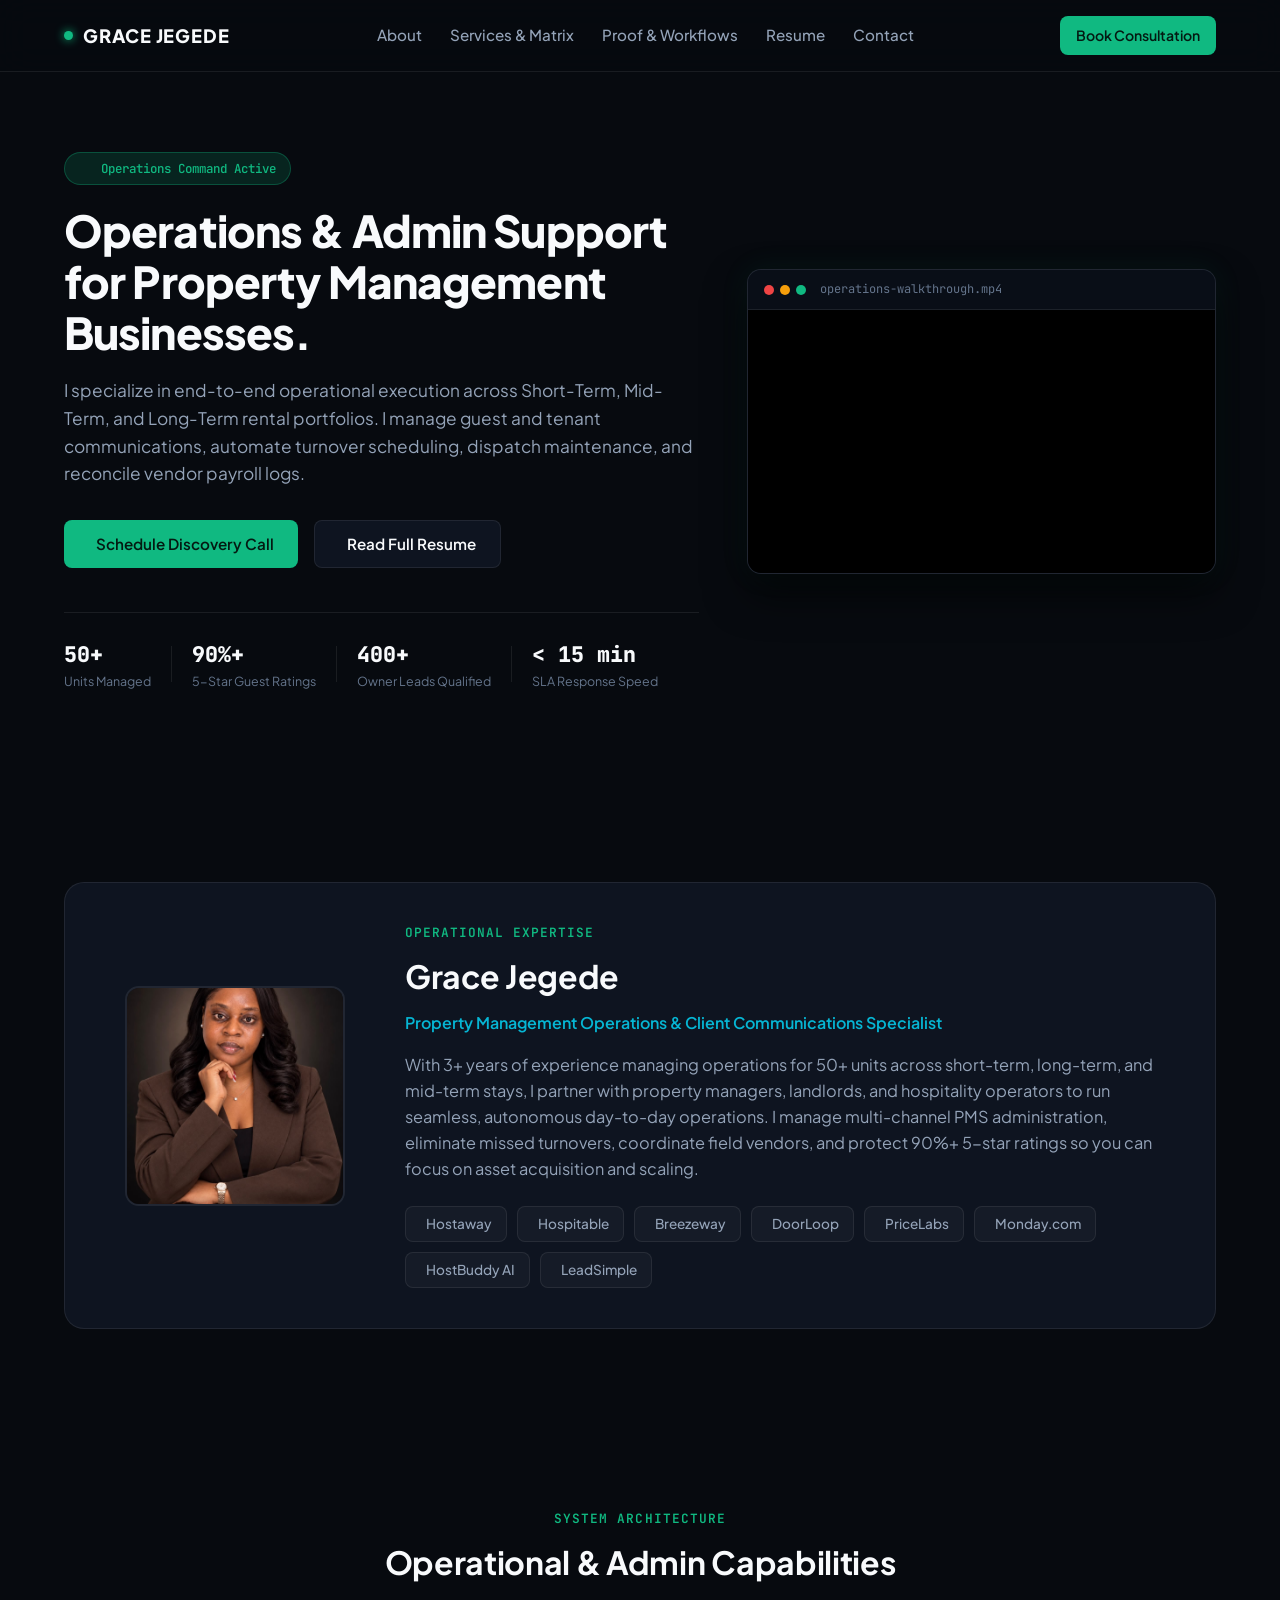
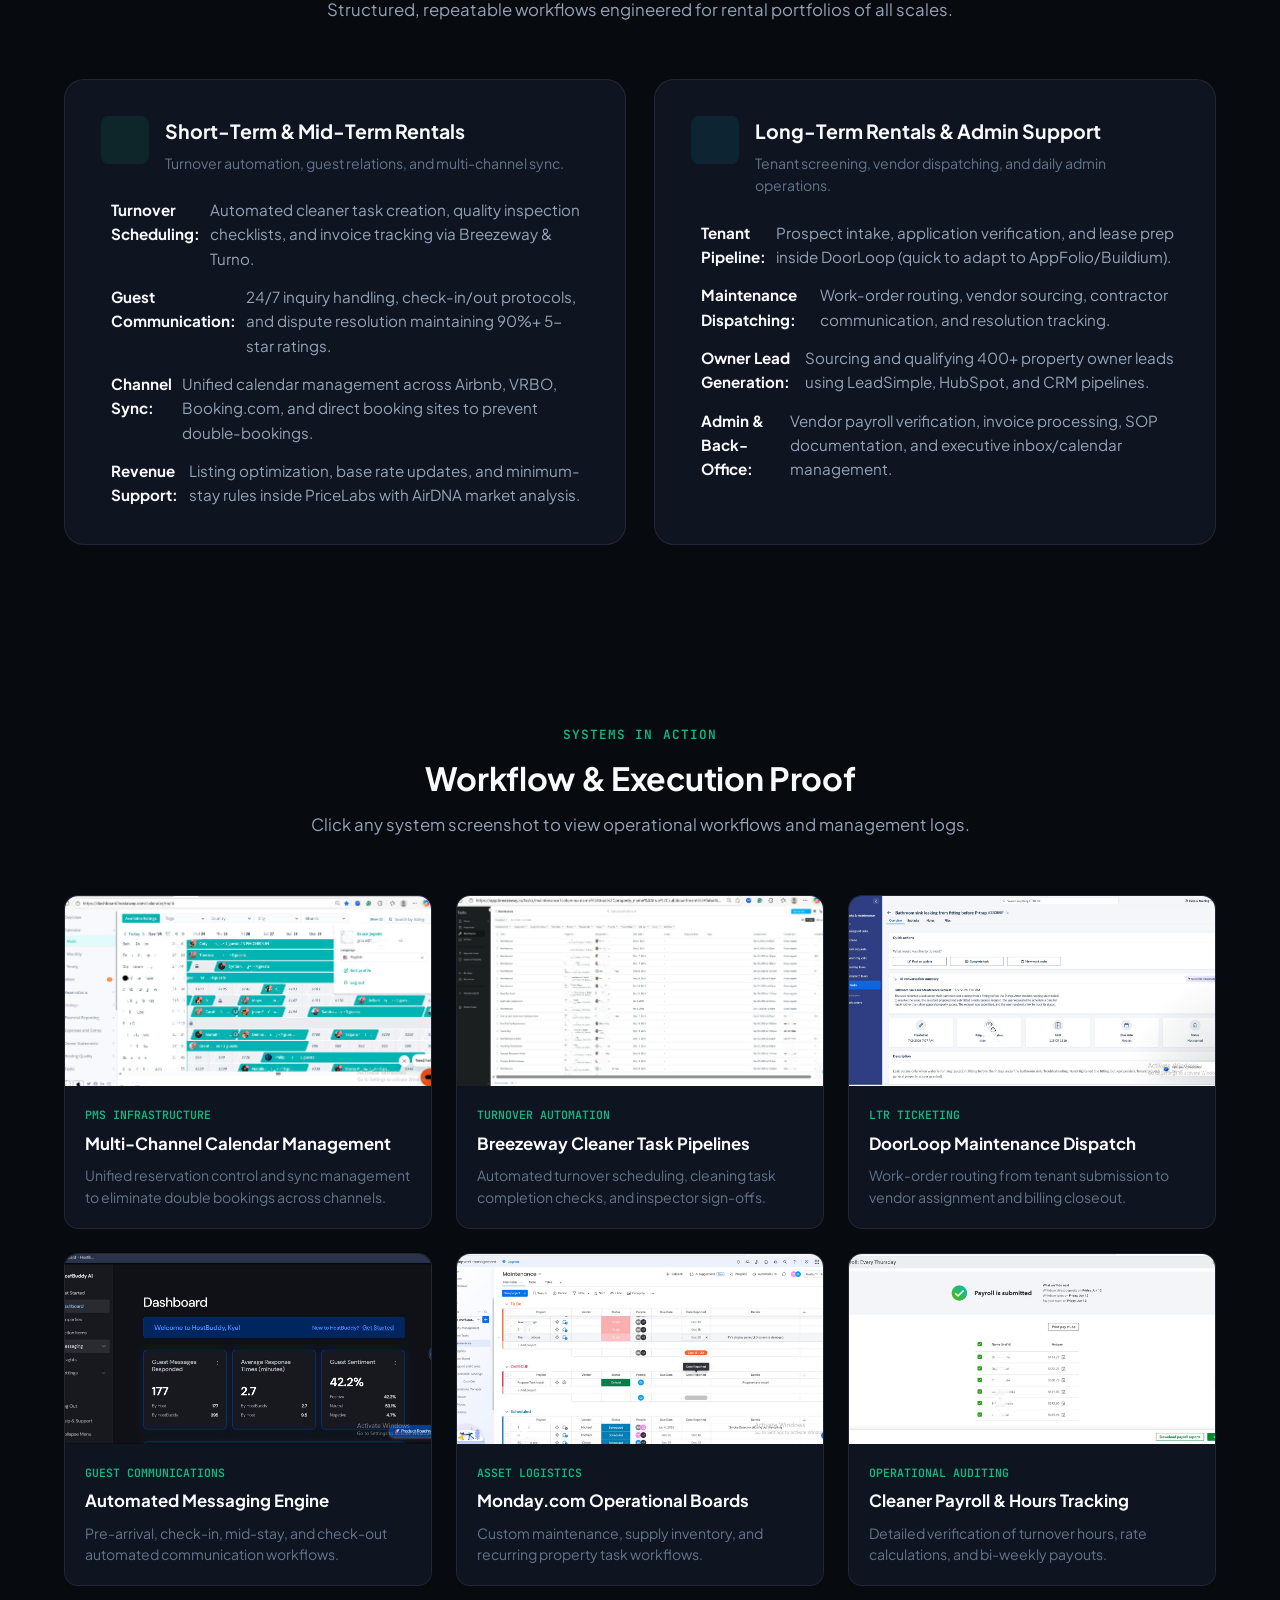
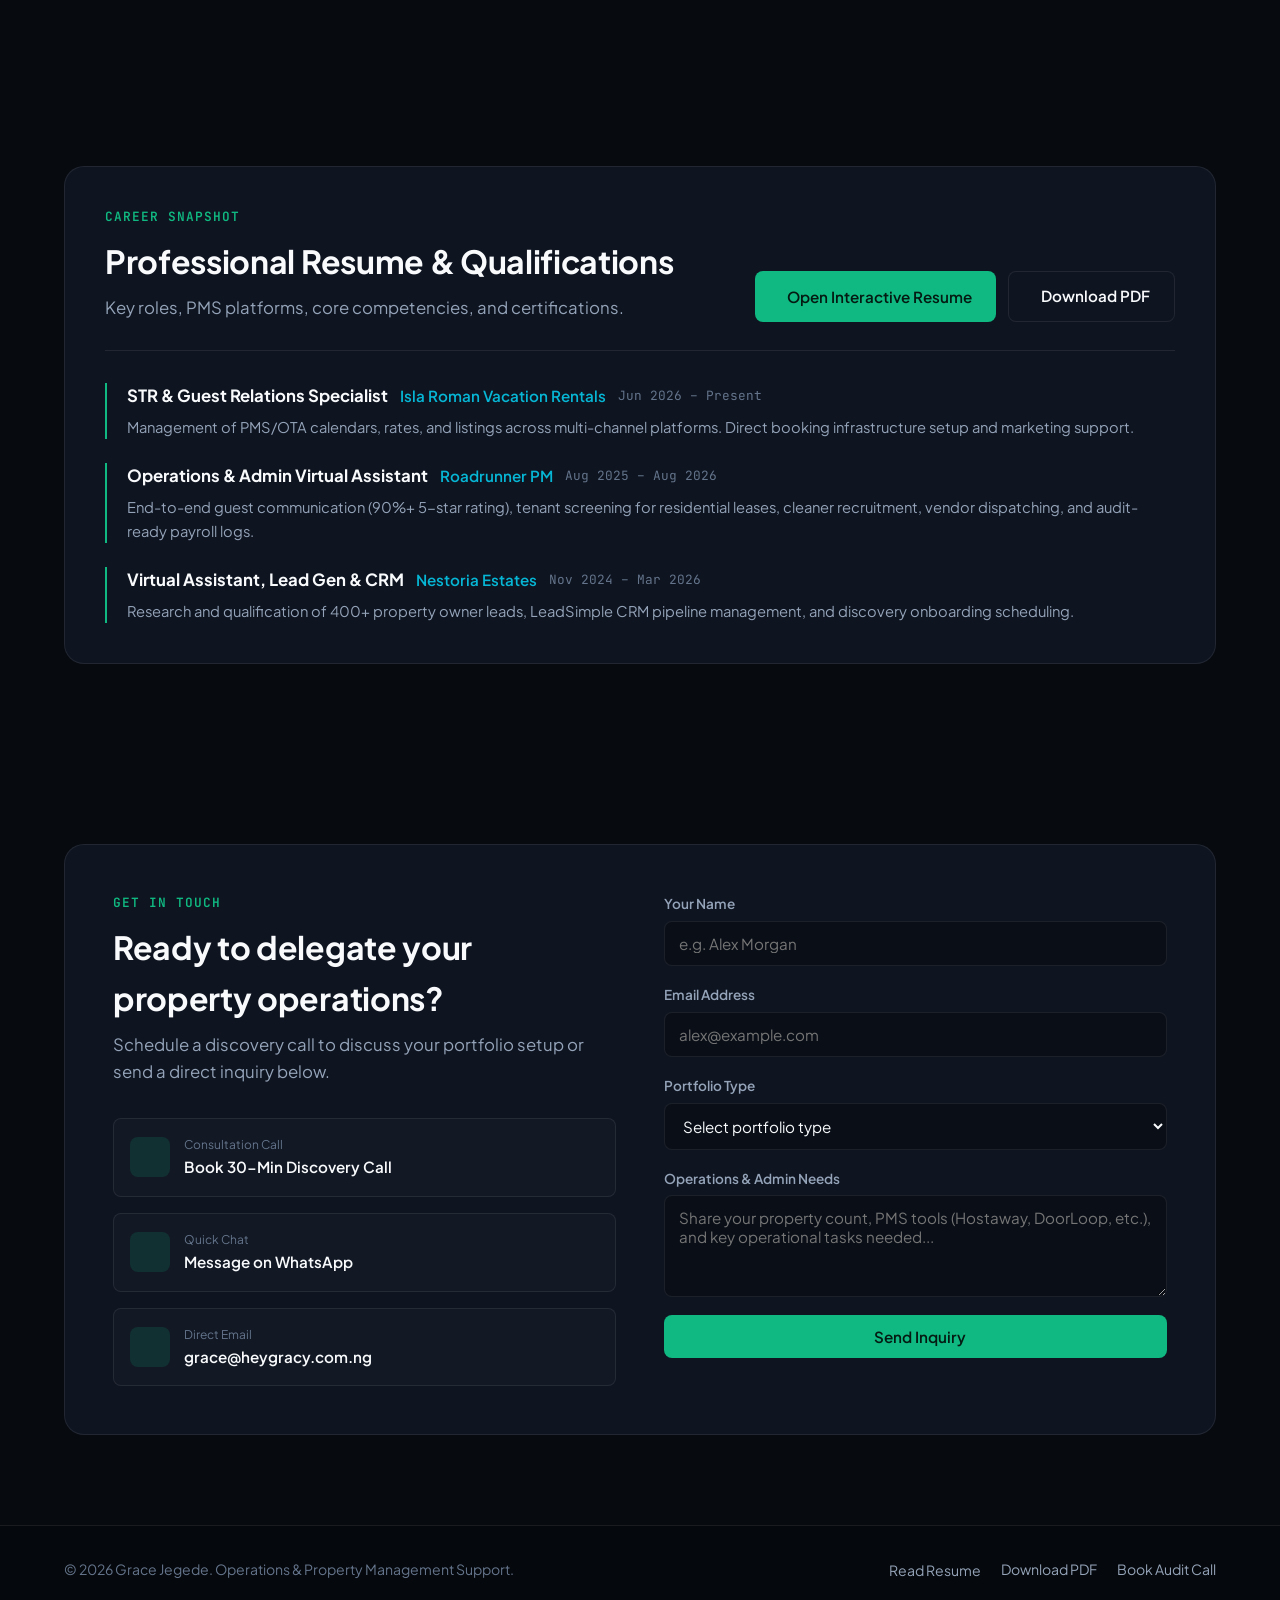
==== Heygracy-main/index.html @ 61ad2b87 "Add files via upload" ====
<!DOCTYPE html>
<html lang="en">
<head>
  <meta charset="UTF-8" />
  <meta name="viewport" content="width=device-width, initial-scale=1.0" />
  <title>Grace Jegede | Property Management Operations & Admin Support Specialist</title>
  <meta name="description" content="Operations & Administrative Support for Property Management Businesses across Short-Term, Long-Term, Mid-Term, Residential & Commercial Portfolios." />
  
  <!-- Fonts -->
  <link rel="preconnect" href="https://fonts.googleapis.com" />
  <link rel="preconnect" href="https://fonts.gstatic.com" crossorigin />
  <link href="https://fonts.googleapis.com/css2?family=Plus+Jakarta+Sans:wght@300;400;500;600;700;800&family=JetBrains+Mono:wght@400;500;600&display=swap" rel="stylesheet" />

  <!-- Lucide Icons -->
  <script src="https://unpkg.com/lucide@latest"></script>
  
  <link rel="stylesheet" href="style.css" />
</head>
<body>

  <!-- Navigation -->
  <header class="navbar">
    <div class="nav-container">
      <a href="#" class="brand-logo">
        <span class="status-indicator"></span>
        <span class="brand-text">GRACE JEGEDE</span>
      </a>
      <nav class="nav-links">
        <a href="#about">About</a>
        <a href="#systems">Services & Matrix</a>
        <a href="#proof">Proof & Workflows</a>
        <a href="#resume-section">Resume</a>
        <a href="#contact" class="btn-nav">Contact</a>
      </nav>
      <div class="nav-actions">
        <a href="https://calendly.com/grace-heygracy/30min" target="_blank" rel="noopener" class="btn btn-primary btn-sm nav-cta">Book Consultation</a>
      </div>
    </div>
  </header>

  <!-- Hero & Video Command Center -->
  <section class="hero-section">
    <div class="container hero-grid">
      <div class="hero-content">
        <div class="badge">
          <i data-lucide="activity" class="badge-icon"></i> Operations Command Active
        </div>
        <h1 class="hero-title">Operations & Admin Support for Property Management Businesses.</h1>
        <p class="hero-subtitle">
          I specialize in end-to-end operational execution across Short-Term, Mid-Term, and Long-Term rental portfolios. I manage guest and tenant communications, automate turnover scheduling, dispatch maintenance, and reconcile vendor payroll logs.
        </p>
        <div class="hero-actions">
          <a href="https://calendly.com/grace-heygracy/30min" target="_blank" rel="noopener" class="btn btn-primary">
            <i data-lucide="calendar"></i> Schedule Discovery Call
          </a>
          <button class="btn btn-secondary" onclick="openResumeModal()">
            <i data-lucide="file-text"></i> Read Full Resume
          </button>
        </div>
        <div class="quick-stats">
          <div class="stat-item">
            <span class="stat-num">50+</span>
            <span class="stat-label">Units Managed</span>
          </div>
          <div class="stat-divider"></div>
          <div class="stat-item">
            <span class="stat-num">90%+</span>
            <span class="stat-label">5-Star Guest Ratings</span>
          </div>
          <div class="stat-divider"></div>
          <div class="stat-item">
            <span class="stat-num">400+</span>
            <span class="stat-label">Owner Leads Qualified</span>
          </div>
          <div class="stat-divider"></div>
          <div class="stat-item">
            <span class="stat-num">&lt; 15 min</span>
            <span class="stat-label">SLA Response Speed</span>
          </div>
        </div>
      </div>

      <!-- Loom Video Embed Container -->
      <div class="hero-video-wrapper">
        <div class="video-card">
          <div class="card-header">
            <div class="terminal-dots">
              <span class="dot red"></span>
              <span class="dot yellow"></span>
              <span class="dot green"></span>
            </div>
            <span class="terminal-title">operations-walkthrough.mp4</span>
          </div>
          <div class="video-responsive">
            <iframe 
              src="https://www.loom.com/embed/0c21b4b97c9445e3ad2022aec2a4b8c8?hide_owner=true&hide_share=true&hide_title=true&hideEmbedTopBar=true" 
              frameborder="0" 
              webkitallowfullscreen 
              mozallowfullscreen 
              allowfullscreen>
            </iframe>
          </div>
        </div>
      </div>
    </div>
  </section>

  <!-- About / Bio Section -->
  <section id="about" class="section">
    <div class="container">
      <div class="about-card">
        <div class="about-grid">
          <div class="about-avatar-wrap">
            <img src="portrait.jpg" alt="Grace Jegede" class="about-avatar" />
          </div>
          <div class="about-info">
            <span class="sub-badge">OPERATIONAL EXPERTISE</span>
            <h2 class="section-heading">Grace Jegede</h2>
            <p class="about-tagline">Property Management Operations & Client Communications Specialist</p>
            <p class="about-text">
              With 3+ years of experience managing operations for 50+ units across short-term, long-term, and mid-term stays, I partner with property managers, landlords, and hospitality operators to run seamless, autonomous day-to-day operations. I manage multi-channel PMS administration, eliminate missed turnovers, coordinate field vendors, and protect 90%+ 5-star ratings so you can focus on asset acquisition and scaling.
            </p>
            <div class="stack-tags">
              <span class="tag"><i data-lucide="cpu"></i> Hostaway</span>
              <span class="tag"><i data-lucide="layers"></i> Hospitable</span>
              <span class="tag"><i data-lucide="check-circle-2"></i> Breezeway</span>
              <span class="tag"><i data-lucide="home"></i> DoorLoop</span>
              <span class="tag"><i data-lucide="trending-up"></i> PriceLabs</span>
              <span class="tag"><i data-lucide="trello"></i> Monday.com</span>
              <span class="tag"><i data-lucide="bot"></i> HostBuddy AI</span>
              <span class="tag"><i data-lucide="target"></i> LeadSimple</span>
            </div>
          </div>
        </div>
      </div>
    </div>
  </section>

  <!-- Operations Matrix (STR, LTR, Admin) -->
  <section id="systems" class="section">
    <div class="container">
      <div class="section-title-wrap">
        <span class="sub-badge">SYSTEM ARCHITECTURE</span>
        <h2 class="section-heading">Operational & Admin Capabilities</h2>
        <p class="section-desc">Structured, repeatable workflows engineered for rental portfolios of all scales.</p>
      </div>

      <div class="matrix-grid">
        <!-- STR Operations -->
        <div class="matrix-card">
          <div class="matrix-header">
            <div class="matrix-icon str">
              <i data-lucide="hotel"></i>
            </div>
            <div>
              <h3>Short-Term & Mid-Term Rentals</h3>
              <p>Turnover automation, guest relations, and multi-channel sync.</p>
            </div>
          </div>
          <ul class="matrix-list">
            <li><i data-lucide="check"></i> <strong>Turnover Scheduling:</strong> Automated cleaner task creation, quality inspection checklists, and invoice tracking via Breezeway & Turno.</li>
            <li><i data-lucide="check"></i> <strong>Guest Communication:</strong> 24/7 inquiry handling, check-in/out protocols, and dispute resolution maintaining 90%+ 5-star ratings.</li>
            <li><i data-lucide="check"></i> <strong>Channel Sync:</strong> Unified calendar management across Airbnb, VRBO, Booking.com, and direct booking sites to prevent double-bookings.</li>
            <li><i data-lucide="check"></i> <strong>Revenue Support:</strong> Listing optimization, base rate updates, and minimum-stay rules inside PriceLabs with AirDNA market analysis.</li>
          </ul>
        </div>

        <!-- LTR & Residential Operations -->
        <div class="matrix-card">
          <div class="matrix-header">
            <div class="matrix-icon ltr">
              <i data-lucide="building"></i>
            </div>
            <div>
              <h3>Long-Term Rentals & Admin Support</h3>
              <p>Tenant screening, vendor dispatching, and daily admin operations.</p>
            </div>
          </div>
          <ul class="matrix-list">
            <li><i data-lucide="check"></i> <strong>Tenant Pipeline:</strong> Prospect intake, application verification, and lease prep inside DoorLoop (quick to adapt to AppFolio/Buildium).</li>
            <li><i data-lucide="check"></i> <strong>Maintenance Dispatching:</strong> Work-order routing, vendor sourcing, contractor communication, and resolution tracking.</li>
            <li><i data-lucide="check"></i> <strong>Owner Lead Generation:</strong> Sourcing and qualifying 400+ property owner leads using LeadSimple, HubSpot, and CRM pipelines.</li>
            <li><i data-lucide="check"></i> <strong>Admin & Back-Office:</strong> Vendor payroll verification, invoice processing, SOP documentation, and executive inbox/calendar management.</li>
          </ul>
        </div>
      </div>
    </div>
  </section>

  <!-- Systems Proof Bento Grid -->
  <section id="proof" class="section">
    <div class="container">
      <div class="section-title-wrap">
        <span class="sub-badge">SYSTEMS IN ACTION</span>
        <h2 class="section-heading">Workflow & Execution Proof</h2>
        <p class="section-desc">Click any system screenshot to view operational workflows and management logs.</p>
      </div>

      <div class="bento-grid">
        <!-- Item 1: PMS Calendar -->
        <div class="bento-item" onclick="openLightbox('portfolio-images/hostaway-calendar.jpg', 'Multi-Channel Calendar Sync & Booking Management (Hostaway)')">
          <div class="bento-img-wrap">
            <img src="portfolio-images/hostaway-calendar.jpg" alt="Hostaway Calendar Sync" loading="lazy" />
          </div>
          <div class="bento-body">
            <span class="category">PMS INFRASTRUCTURE</span>
            <h4>Multi-Channel Calendar Management</h4>
            <p>Unified reservation control and sync management to eliminate double bookings across channels.</p>
          </div>
        </div>

        <!-- Item 2: Breezeway Turnovers -->
        <div class="bento-item" onclick="openLightbox('portfolio-images/breezeway-tasks.jpg', 'Cleaner Task Management & Inspection Logs (Breezeway)')">
          <div class="bento-img-wrap">
            <img src="portfolio-images/breezeway-tasks.jpg" alt="Breezeway Turnover Tasks" loading="lazy" />
          </div>
          <div class="bento-body">
            <span class="category">TURNOVER AUTOMATION</span>
            <h4>Breezeway Cleaner Task Pipelines</h4>
            <p>Automated turnover scheduling, cleaning task completion checks, and inspector sign-offs.</p>
          </div>
        </div>

        <!-- Item 3: DoorLoop Maintenance -->
        <div class="bento-item" onclick="openLightbox('portfolio-images/doorloop-maintenance.jpg', 'Tenant Work Order Management (DoorLoop)')">
          <div class="bento-img-wrap">
            <img src="portfolio-images/doorloop-maintenance.jpg" alt="DoorLoop Maintenance" loading="lazy" />
          </div>
          <div class="bento-body">
            <span class="category">LTR TICKETING</span>
            <h4>DoorLoop Maintenance Dispatch</h4>
            <p>Work-order routing from tenant submission to vendor assignment and billing closeout.</p>
          </div>
        </div>

        <!-- Item 4: AI & Auto Messaging -->
        <div class="bento-item" onclick="openLightbox('portfolio-images/hostbuddy-dashboard.jpg', 'HostBuddy Automated Messaging Rules')">
          <div class="bento-img-wrap">
            <img src="portfolio-images/hostbuddy-dashboard.jpg" alt="HostBuddy Automated Messaging" loading="lazy" />
          </div>
          <div class="bento-body">
            <span class="category">GUEST COMMUNICATIONS</span>
            <h4>Automated Messaging Engine</h4>
            <p>Pre-arrival, check-in, mid-stay, and check-out automated communication workflows.</p>
          </div>
        </div>

        <!-- Item 5: Monday.com Operations -->
        <div class="bento-item" onclick="openLightbox('portfolio-images/monday-maintenance-1.jpg', 'Maintenance Tracker (Monday.com)')">
          <div class="bento-img-wrap">
            <img src="portfolio-images/monday-maintenance-1.jpg" alt="Monday.com Tracking" loading="lazy" />
          </div>
          <div class="bento-body">
            <span class="category">ASSET LOGISTICS</span>
            <h4>Monday.com Operational Boards</h4>
            <p>Custom maintenance, supply inventory, and recurring property task workflows.</p>
          </div>
        </div>

        <!-- Item 6: Cleaner & Payroll Logs -->
        <div class="bento-item" onclick="openLightbox('portfolio-images/payroll-run.jpg', 'Payroll Verification & Hours Logs')">
          <div class="bento-img-wrap">
            <img src="portfolio-images/payroll-run.jpg" alt="Payroll Logs" loading="lazy" />
          </div>
          <div class="bento-body">
            <span class="category">OPERATIONAL AUDITING</span>
            <h4>Cleaner Payroll & Hours Tracking</h4>
            <p>Detailed verification of turnover hours, rate calculations, and bi-weekly payouts.</p>
          </div>
        </div>
      </div>
    </div>
  </section>

  <!-- Interactive Resume Section -->
  <section id="resume-section" class="section resume-section">
    <div class="container">
      <div class="resume-card">
        <div class="resume-header-row">
          <div>
            <span class="sub-badge">CAREER SNAPSHOT</span>
            <h2 class="section-heading">Professional Resume & Qualifications</h2>
            <p class="section-desc">Key roles, PMS platforms, core competencies, and certifications.</p>
          </div>
          <div class="resume-cta-wrap">
            <button class="btn btn-primary" onclick="openResumeModal()">
              <i data-lucide="maximize-2"></i> Open Interactive Resume
            </button>
            <a href="resume.pdf" target="_blank" rel="noopener" class="btn btn-secondary">
              <i data-lucide="download"></i> Download PDF
            </a>
          </div>
        </div>

        <!-- Resume Mini Experience Highlights -->
        <div class="resume-timeline-preview">
          <div class="timeline-item">
            <div class="timeline-meta">
              <span class="time-role">STR & Guest Relations Specialist</span>
              <span class="time-company">Isla Roman Vacation Rentals</span>
              <span class="time-date">Jun 2026 – Present</span>
            </div>
            <p class="time-desc">Management of PMS/OTA calendars, rates, and listings across multi-channel platforms. Direct booking infrastructure setup and marketing support.</p>
          </div>

          <div class="timeline-item">
            <div class="timeline-meta">
              <span class="time-role">Operations & Admin Virtual Assistant</span>
              <span class="time-company">Roadrunner PM</span>
              <span class="time-date">Aug 2025 – Aug 2026</span>
            </div>
            <p class="time-desc">End-to-end guest communication (90%+ 5-star rating), tenant screening for residential leases, cleaner recruitment, vendor dispatching, and audit-ready payroll logs.</p>
          </div>

          <div class="timeline-item">
            <div class="timeline-meta">
              <span class="time-role">Virtual Assistant, Lead Gen & CRM</span>
              <span class="time-company">Nestoria Estates</span>
              <span class="time-date">Nov 2024 – Mar 2026</span>
            </div>
            <p class="time-desc">Research and qualification of 400+ property owner leads, LeadSimple CRM pipeline management, and discovery onboarding scheduling.</p>
          </div>
        </div>
      </div>
    </div>
  </section>

  <!-- Contact & Booking Section (Netlify Ready) -->
  <section id="contact" class="section contact-section">
    <div class="container">
      <div class="contact-card">
        <div class="contact-grid">
          <div class="contact-info">
            <span class="sub-badge">GET IN TOUCH</span>
            <h2 class="section-heading">Ready to delegate your property operations?</h2>
            <p class="contact-desc">
              Schedule a discovery call to discuss your portfolio setup or send a direct inquiry below.
            </p>
            <div class="direct-contact-items">
              <a href="https://calendly.com/grace-heygracy/30min" target="_blank" rel="noopener" class="contact-link">
                <div class="icon-box"><i data-lucide="calendar"></i></div>
                <div>
                  <span class="label">Consultation Call</span>
                  <span class="val">Book 30-Min Discovery Call</span>
                </div>
              </a>
              <a href="https://wa.me/2348163971658" target="_blank" rel="noopener" class="contact-link">
                <div class="icon-box"><i data-lucide="message-square"></i></div>
                <div>
                  <span class="label">Quick Chat</span>
                  <span class="val">Message on WhatsApp</span>
                </div>
              </a>
              <a href="mailto:grace@heygracy.com.ng" class="contact-link">
                <div class="icon-box"><i data-lucide="mail"></i></div>
                <div>
                  <span class="label">Direct Email</span>
                  <span class="val">grace@heygracy.com.ng</span>
                </div>
              </a>
            </div>
          </div>

          <div class="form-wrapper">
            <!-- Netlify Form Handler -->
            <form name="operations-inquiry" method="POST" data-netlify="true" class="contact-form">
              <input type="hidden" name="form-name" value="operations-inquiry" />
              
              <div class="form-group">
                <label for="name">Your Name</label>
                <input type="text" id="name" name="name" placeholder="e.g. Alex Morgan" required />
              </div>

              <div class="form-group">
                <label for="email">Email Address</label>
                <input type="email" id="email" name="email" placeholder="alex@example.com" required />
              </div>

              <div class="form-group">
                <label for="portfolio_type">Portfolio Type</label>
                <select id="portfolio_type" name="portfolio_type" required>
                  <option value="" disabled selected>Select portfolio type</option>
                  <option value="Short-Term Rentals">Short-Term Rentals (STR)</option>
                  <option value="Long-Term Rentals">Long-Term Rentals (LTR)</option>
                  <option value="Mid-Term / Corporate Rentals">Mid-Term / Corporate Rentals</option>
                  <option value="Hybrid Portfolio">Hybrid Portfolio (STR + LTR)</option>
                </select>
              </div>

              <div class="form-group">
                <label for="message">Operations & Admin Needs</label>
                <textarea id="message" name="message" rows="4" placeholder="Share your property count, PMS tools (Hostaway, DoorLoop, etc.), and key operational tasks needed..." required></textarea>
              </div>

              <button type="submit" class="btn btn-primary btn-full">
                <i data-lucide="send"></i> Send Inquiry
              </button>
            </form>
          </div>
        </div>
      </div>
    </div>
  </section>

  <!-- Full Resume Modal -->
  <div id="resume-modal" class="modal-overlay" onclick="closeResumeModal(event)">
    <div class="modal-window">
      <div class="modal-header">
        <div class="modal-header-left">
          <span class="modal-title">Grace E. Jegede — Resume</span>
          <span class="modal-sub">Property Management Operations & Client Communications Specialist</span>
        </div>
        <div class="modal-actions">
          <a href="resume.pdf" target="_blank" rel="noopener" class="btn btn-primary btn-sm">
            <i data-lucide="download"></i> Download PDF
          </a>
          <button class="modal-close" onclick="closeResumeModal(event)">&times;</button>
        </div>
      </div>
      <div class="modal-body resume-doc">
        <!-- Resume Summary -->
        <div class="resume-block">
          <h3>Professional Summary</h3>
          <p>
            Operations & Admin Virtual Assistant with 3+ years of experience supporting rental and property management portfolios of 50+ units across short-term, long-term, and mid-term stays for property managers, landlords, hosts, and hospitality businesses[cite: 2]. Expert in guest, tenant, and vendor communication; turnover and maintenance coordination; vendor and contractor management; and PMS administration across Hostaway, Hospitable, Breezeway, Hostfully, and DoorLoop, with the ability to quickly learn new residential platforms (AppFolio, Buildium, Yardi)[cite: 2]. Track record includes maintaining 90%+ five-star guest ratings and qualifying 400+ property owner leads into an active growth pipeline[cite: 2].
          </p>
        </div>

        <!-- Core Skills -->
        <div class="resume-block">
          <h3>Core Competencies & Tools</h3>
          <div class="resume-skills-grid">
            <div>
              <strong>Guest & Tenant Relations:</strong>
              <p>End-to-end communication, tenant screening, 90%+ 5-star rating management, reputation management, dispute resolution[cite: 2].</p>
            </div>
            <div>
              <strong>PMS & Listing Platforms:</strong>
              <p>Hostaway, Hospitable, Hostfully, Breezeway, DoorLoop, Hostbuddy AI, Turno, Airbnb, VRBO, Booking.com[cite: 2].</p>
            </div>
            <div>
              <strong>Operations & Turnovers:</strong>
              <p>Turnover scheduling, cleaner recruitment, maintenance dispatching, calendar synchronization, double-booking prevention[cite: 2].</p>
            </div>
            <div>
              <strong>Admin & Pipeline Support:</strong>
              <p>LeadSimple, HubSpot, Apollo, Google Workspace, Monday.com, Trello, Notion, vendor payroll verification, SOP authoring[cite: 2].</p>
            </div>
          </div>
        </div>

        <!-- Experience Detail -->
        <div class="resume-block">
          <h3>Professional Experience</h3>

          <div class="exp-item">
            <div class="exp-header">
              <span class="exp-title">STR / Guest Relations Virtual Assistant</span>
              <span class="exp-company">Isla Roman Vacation Rentals</span>
              <span class="exp-date">Jun 2026 – Present</span>
            </div>
            <ul>
              <li>Management of PMS and OTA administration across listing platforms, maintaining calendar, rate, and availability synchronization[cite: 2].</li>
              <li>Execution of property onboarding and listing optimization, refining descriptions, photography, and dynamic pricing[cite: 2].</li>
              <li>Maintenance and administration of direct-booking website and marketing channels[cite: 2].</li>
            </ul>
          </div>

          <div class="exp-item">
            <div class="exp-header">
              <span class="exp-title">Operations & Administrative Virtual Assistant</span>
              <span class="exp-company">Roadrunner PM</span>
              <span class="exp-date">Aug 2025 – Aug 2026</span>
            </div>
            <ul>
              <li>Managed end-to-end guest communication across multiple STR listings, protecting review ratings above 90%[cite: 2].</li>
              <li>Conducted tenant screening and prospect communication for long-term rental properties to support lease-up goals[cite: 2].</li>
              <li>Oversaw cleaning and maintenance scheduling across multi-property portfolio, eliminating turnover delays[cite: 2].</li>
              <li>Sourced, onboarded, and trained new cleaners; processed vendor invoices and supported payroll tracking[cite: 2].</li>
              <li>Authored and standardized team SOPs to streamline workflows and reduce operational errors[cite: 2].</li>
            </ul>
          </div>

          <div class="exp-item">
            <div class="exp-header">
              <span class="exp-title">Virtual Assistant, Lead Generation & CRM</span>
              <span class="exp-company">Nestoria Estates</span>
              <span class="exp-date">Nov 2024 – Mar 2026</span>
            </div>
            <ul>
              <li>Researched and qualified 400+ property owner leads using Zillow and real estate intelligence tools[cite: 2].</li>
              <li>Maintained CRM pipelines using LeadSimple and Google Sheets for complete deal visibility[cite: 2].</li>
              <li>Scheduled discovery meetings and onboarding calls to accelerate client acquisition[cite: 2].</li>
            </ul>
          </div>
        </div>

        <!-- Certifications -->
        <div class="resume-block">
          <h3>Certifications</h3>
          <ul class="cert-list">
            <li><strong>Property Management & Co-Hosting:</strong> Short-Term Rental Academy[cite: 2]</li>
            <li><strong>IT & Digital Support Certification:</strong> The Digital Witch[cite: 2]</li>
            <li><strong>Mastering Lead Generation:</strong> Udemy[cite: 2]</li>
            <li><strong>Airbnb Entrepreneurship & Rental Arbitrage:</strong> Udemy[cite: 2]</li>
          </ul>
        </div>
      </div>
    </div>
  </div>

  <!-- Lightbox Modal for Screenshots -->
  <div id="lightbox" class="lightbox" onclick="closeLightbox(event)">
    <div class="lightbox-content">
      <button class="lightbox-close" onclick="closeLightbox(event)">&times;</button>
      <img id="lightbox-img" src="" alt="System proof preview" />
      <div id="lightbox-caption" class="lightbox-caption"></div>
    </div>
  </div>

  <!-- Footer -->
  <footer class="footer">
    <div class="container footer-container">
      <p>&copy; 2026 Grace Jegede. Operations & Property Management Support.</p>
      <div class="footer-links">
        <button class="link-btn" onclick="openResumeModal()">Read Resume</button>
        <a href="resume.pdf" target="_blank" rel="noopener">Download PDF</a>
        <a href="https://calendly.com/grace-heygracy/30min" target="_blank" rel="noopener">Book Audit Call</a>
      </div>
    </div>
  </footer>

  <script src="script.js"></script>
</body>
</html>
---- Heygracy-main/style.css ----
/* ==========================================================================
   RESET & SYSTEM VARIABLES
   ========================================================================== */
:root {
  --bg-dark: #070a0f;
  --bg-card: #0e1420;
  --bg-card-hover: #131b2b;
  --border-color: rgba(255, 255, 255, 0.08);
  --border-focus: rgba(16, 185, 129, 0.4);
  
  --text-primary: #f8fafc;
  --text-secondary: #94a3b8;
  --text-muted: #64748b;
  
  --accent-emerald: #10b981;
  --accent-emerald-glow: rgba(16, 185, 129, 0.15);
  --accent-cyan: #06b6d4;
  --accent-indigo: #6366f1;

  --radius-sm: 8px;
  --radius-md: 14px;
  --radius-lg: 20px;

  --font-sans: 'Plus Jakarta Sans', -apple-system, BlinkMacSystemFont, sans-serif;
  --font-mono: 'JetBrains Mono', monospace;
}

*, *::before, *::after {
  box-sizing: border-box;
  margin: 0;
  padding: 0;
}

html {
  scroll-behavior: smooth;
}

body {
  background-color: var(--bg-dark);
  color: var(--text-primary);
  font-family: var(--font-sans);
  line-height: 1.6;
  -webkit-font-smoothing: antialiased;
  overflow-x: hidden;
}

.container {
  width: 100%;
  max-width: 1200px;
  margin: 0 auto;
  padding: 0 24px;
}

/* ==========================================================================
   NAVBAR
   ========================================================================== */
.navbar {
  position: sticky;
  top: 0;
  z-index: 100;
  background: rgba(7, 10, 15, 0.85);
  backdrop-filter: blur(16px);
  border-bottom: 1px solid var(--border-color);
  padding: 16px 0;
}

.nav-container {
  max-width: 1200px;
  margin: 0 auto;
  padding: 0 24px;
  display: flex;
  align-items: center;
  justify-content: space-between;
}

.brand-logo {
  display: flex;
  align-items: center;
  gap: 10px;
  text-decoration: none;
  color: var(--text-primary);
}

.status-indicator {
  width: 9px;
  height: 9px;
  background-color: var(--accent-emerald);
  border-radius: 50%;
  box-shadow: 0 0 10px var(--accent-emerald);
  animation: pulse 2s infinite ease-in-out;
}

@keyframes pulse {
  0%, 100% { opacity: 1; transform: scale(1); }
  50% { opacity: 0.5; transform: scale(0.9); }
}

.brand-text {
  font-weight: 800;
  font-size: 1.15rem;
  letter-spacing: 0.05em;
}

.brand-sub {
  color: var(--accent-emerald);
}

.nav-links {
  display: flex;
  align-items: center;
  gap: 28px;
}

.nav-links a {
  color: var(--text-secondary);
  text-decoration: none;
  font-size: 0.95rem;
  font-weight: 500;
  transition: color 0.2s ease;
}

.nav-links a:hover {
  color: var(--text-primary);
}

.nav-actions {
  display: flex;
  align-items: center;
  gap: 12px;
}

/* ==========================================================================
   BUTTONS & BADGES
   ========================================================================== */
.btn {
  display: inline-flex;
  align-items: center;
  justify-content: center;
  gap: 8px;
  padding: 12px 24px;
  border-radius: var(--radius-sm);
  font-weight: 600;
  font-size: 0.95rem;
  text-decoration: none;
  cursor: pointer;
  transition: all 0.2s ease;
  border: none;
  font-family: var(--font-sans);
}

.btn-sm {
  padding: 8px 16px;
  font-size: 0.88rem;
}

.btn-full {
  width: 100%;
}

.btn-primary {
  background-color: var(--accent-emerald);
  color: #041a12;
}

.btn-primary:hover {
  background-color: #0ea271;
  box-shadow: 0 0 20px rgba(16, 185, 129, 0.4);
  transform: translateY(-1px);
}

.btn-secondary {
  background: var(--bg-card);
  color: var(--text-primary);
  border: 1px solid var(--border-color);
}

.btn-secondary:hover {
  background: var(--bg-card-hover);
  border-color: rgba(255, 255, 255, 0.15);
}

.link-btn {
  background: none;
  border: none;
  color: var(--text-secondary);
  font-size: 0.88rem;
  cursor: pointer;
  font-family: var(--font-sans);
  text-decoration: none;
}

.link-btn:hover {
  color: var(--text-primary);
}

.badge {
  display: inline-flex;
  align-items: center;
  gap: 8px;
  padding: 6px 14px;
  background: var(--accent-emerald-glow);
  border: 1px solid rgba(16, 185, 129, 0.3);
  border-radius: 100px;
  font-family: var(--font-mono);
  font-size: 0.78rem;
  font-weight: 500;
  color: var(--accent-emerald);
  margin-bottom: 20px;
}

.badge-icon {
  width: 14px;
  height: 14px;
}

.sub-badge {
  font-family: var(--font-mono);
  font-size: 0.8rem;
  color: var(--accent-emerald);
  letter-spacing: 0.08em;
  font-weight: 600;
  display: block;
  margin-bottom: 8px;
}

/* ==========================================================================
   HERO SECTION & LOOM CARD
   ========================================================================== */
.hero-section {
  padding: 80px 0 100px;
  position: relative;
}

.hero-grid {
  display: grid;
  grid-template-columns: 1.15fr 0.85fr;
  gap: 48px;
  align-items: center;
}

.hero-title {
  font-size: 2.75rem;
  font-weight: 800;
  line-height: 1.15;
  letter-spacing: -0.02em;
  margin-bottom: 20px;
}

.hero-subtitle {
  font-size: 1.08rem;
  color: var(--text-secondary);
  line-height: 1.6;
  margin-bottom: 32px;
}

.hero-actions {
  display: flex;
  gap: 16px;
  margin-bottom: 44px;
  flex-wrap: wrap;
}

.quick-stats {
  display: flex;
  align-items: center;
  gap: 20px;
  padding-top: 24px;
  border-top: 1px solid var(--border-color);
  flex-wrap: wrap;
}

.stat-item {
  display: flex;
  flex-direction: column;
}

.stat-num {
  font-size: 1.35rem;
  font-weight: 800;
  color: var(--text-primary);
  font-family: var(--font-mono);
}

.stat-label {
  font-size: 0.78rem;
  color: var(--text-muted);
}

.stat-divider {
  width: 1px;
  height: 36px;
  background-color: var(--border-color);
}

/* Loom Terminal Card */
.hero-video-wrapper {
  width: 100%;
}

.video-card {
  background: var(--bg-card);
  border: 1px solid var(--border-color);
  border-radius: var(--radius-md);
  overflow: hidden;
  box-shadow: 0 20px 40px rgba(0, 0, 0, 0.6), 0 0 30px rgba(16, 185, 129, 0.08);
}

.card-header {
  display: flex;
  align-items: center;
  padding: 10px 16px;
  background: #090e17;
  border-bottom: 1px solid var(--border-color);
}

.terminal-dots {
  display: flex;
  gap: 6px;
  margin-right: 14px;
}

.dot {
  width: 10px;
  height: 10px;
  border-radius: 50%;
}
.dot.red { background-color: #ef4444; }
.dot.yellow { background-color: #f59e0b; }
.dot.green { background-color: #10b981; }

.terminal-title {
  font-family: var(--font-mono);
  font-size: 0.75rem;
  color: var(--text-muted);
}

.video-responsive {
  position: relative;
  padding-bottom: 56.25%; /* 16:9 */
  height: 0;
  background: #000;
}

.video-responsive iframe {
  position: absolute;
  top: 0;
  left: 0;
  width: 100%;
  height: 100%;
}

/* ==========================================================================
   ABOUT & BIO SECTION
   ========================================================================== */
.section {
  padding: 90px 0;
}

.about-card {
  background: var(--bg-card);
  border: 1px solid var(--border-color);
  border-radius: var(--radius-lg);
  padding: 40px;
}

.about-grid {
  display: grid;
  grid-template-columns: 260px 1fr;
  gap: 40px;
  align-items: center;
}

.about-avatar-wrap {
  text-align: center;
}

.about-avatar {
  width: 220px;
  height: 220px;
  border-radius: var(--radius-md);
  object-fit: cover;
  border: 2px solid var(--border-color);
  margin-bottom: 12px;
}

.avatar-badge {
  display: inline-flex;
  align-items: center;
  gap: 6px;
  font-size: 0.75rem;
  color: var(--accent-emerald);
  font-family: var(--font-mono);
}

.avatar-badge svg {
  width: 14px;
  height: 14px;
}

.section-heading {
  font-size: 2rem;
  font-weight: 700;
  margin-bottom: 8px;
  letter-spacing: -0.01em;
}

.about-tagline {
  color: var(--accent-cyan);
  font-weight: 600;
  font-size: 1rem;
  margin-bottom: 16px;
}

.about-text {
  color: var(--text-secondary);
  font-size: 1.02rem;
  margin-bottom: 24px;
}

.stack-tags {
  display: flex;
  flex-wrap: wrap;
  gap: 10px;
}

.tag {
  display: inline-flex;
  align-items: center;
  gap: 6px;
  background: rgba(255, 255, 255, 0.03);
  border: 1px solid var(--border-color);
  padding: 6px 14px;
  border-radius: var(--radius-sm);
  font-size: 0.85rem;
  font-weight: 500;
  color: var(--text-secondary);
}

.tag svg {
  width: 14px;
  height: 14px;
  color: var(--accent-cyan);
}

/* ==========================================================================
   OPERATIONS MATRIX SECTION
   ========================================================================== */
.section-title-wrap {
  text-align: center;
  max-width: 680px;
  margin: 0 auto 56px;
}

.section-desc {
  color: var(--text-secondary);
  font-size: 1.05rem;
}

.matrix-grid {
  display: grid;
  grid-template-columns: 1fr 1fr;
  gap: 28px;
}

.matrix-card {
  background: var(--bg-card);
  border: 1px solid var(--border-color);
  border-radius: var(--radius-lg);
  padding: 36px;
  transition: transform 0.2s ease, border-color 0.2s ease;
}

.matrix-card:hover {
  border-color: rgba(255, 255, 255, 0.15);
  transform: translateY(-3px);
}

.matrix-header {
  display: flex;
  align-items: flex-start;
  gap: 16px;
  margin-bottom: 24px;
}

.matrix-icon {
  width: 48px;
  height: 48px;
  border-radius: var(--radius-sm);
  display: flex;
  align-items: center;
  justify-content: center;
  flex-shrink: 0;
}

.matrix-icon.str {
  background: rgba(16, 185, 129, 0.1);
  color: var(--accent-emerald);
}

.matrix-icon.ltr {
  background: rgba(6, 182, 212, 0.1);
  color: var(--accent-cyan);
}

.matrix-header h3 {
  font-size: 1.22rem;
  font-weight: 700;
  margin-bottom: 4px;
}

.matrix-header p {
  font-size: 0.88rem;
  color: var(--text-muted);
}

.matrix-list {
  list-style: none;
  display: flex;
  flex-direction: column;
  gap: 14px;
}

.matrix-list li {
  display: flex;
  align-items: flex-start;
  gap: 10px;
  font-size: 0.95rem;
  color: var(--text-secondary);
}

.matrix-list li svg {
  width: 16px;
  height: 16px;
  color: var(--accent-emerald);
  flex-shrink: 0;
  margin-top: 4px;
}

.matrix-list li strong {
  color: var(--text-primary);
}

/* ==========================================================================
   BENTO GRID WORKFLOW PROOF
   ========================================================================== */
.bento-grid {
  display: grid;
  grid-template-columns: repeat(3, 1fr);
  gap: 24px;
}

.bento-item {
  background: var(--bg-card);
  border: 1px solid var(--border-color);
  border-radius: var(--radius-md);
  overflow: hidden;
  cursor: pointer;
  transition: all 0.25s ease;
  display: flex;
  flex-direction: column;
}

.bento-item:hover {
  transform: translateY(-4px);
  border-color: rgba(16, 185, 129, 0.4);
  box-shadow: 0 12px 30px rgba(0, 0, 0, 0.4);
}

.bento-img-wrap {
  width: 100%;
  height: 190px;
  background: #090e17;
  overflow: hidden;
}

.bento-img-wrap img {
  width: 100%;
  height: 100%;
  object-fit: cover;
  object-position: top;
  transition: transform 0.3s ease;
}

.bento-item:hover .bento-img-wrap img {
  transform: scale(1.04);
}

.bento-body {
  padding: 20px;
  flex-grow: 1;
  display: flex;
  flex-direction: column;
}

.bento-body .category {
  font-family: var(--font-mono);
  font-size: 0.72rem;
  color: var(--accent-emerald);
  font-weight: 600;
  margin-bottom: 6px;
}

.bento-body h4 {
  font-size: 1.05rem;
  font-weight: 700;
  margin-bottom: 8px;
}

.bento-body p {
  font-size: 0.88rem;
  color: var(--text-muted);
  line-height: 1.5;
}

/* ==========================================================================
   RESUME PREVIEW SECTION
   ========================================================================== */
.resume-card {
  background: var(--bg-card);
  border: 1px solid var(--border-color);
  border-radius: var(--radius-lg);
  padding: 40px;
}

.resume-header-row {
  display: flex;
  justify-content: space-between;
  align-items: flex-end;
  border-bottom: 1px solid var(--border-color);
  padding-bottom: 28px;
  margin-bottom: 32px;
  gap: 24px;
  flex-wrap: wrap;
}

.resume-cta-wrap {
  display: flex;
  gap: 12px;
  flex-wrap: wrap;
}

.resume-timeline-preview {
  display: flex;
  flex-direction: column;
  gap: 24px;
}

.timeline-item {
  padding-left: 20px;
  border-left: 2px solid var(--accent-emerald);
  position: relative;
}

.timeline-meta {
  display: flex;
  align-items: center;
  gap: 12px;
  margin-bottom: 6px;
  flex-wrap: wrap;
}

.time-role {
  font-weight: 700;
  color: var(--text-primary);
  font-size: 1.05rem;
}

.time-company {
  color: var(--accent-cyan);
  font-size: 0.95rem;
  font-weight: 600;
}

.time-date {
  font-family: var(--font-mono);
  font-size: 0.8rem;
  color: var(--text-muted);
}

.time-desc {
  color: var(--text-secondary);
  font-size: 0.92rem;
}

/* ==========================================================================
   CONTACT & NETLIFY FORM
   ========================================================================== */
.contact-card {
  background: var(--bg-card);
  border: 1px solid var(--border-color);
  border-radius: var(--radius-lg);
  padding: 48px;
}

.contact-grid {
  display: grid;
  grid-template-columns: 1fr 1fr;
  gap: 48px;
}

.contact-desc {
  color: var(--text-secondary);
  font-size: 1.05rem;
  margin-bottom: 32px;
}

.direct-contact-items {
  display: flex;
  flex-direction: column;
  gap: 16px;
}

.contact-link {
  display: flex;
  align-items: center;
  gap: 14px;
  padding: 16px;
  background: rgba(255, 255, 255, 0.02);
  border: 1px solid var(--border-color);
  border-radius: var(--radius-sm);
  text-decoration: none;
  color: var(--text-primary);
  transition: all 0.2s ease;
}

.contact-link:hover {
  background: var(--bg-card-hover);
  border-color: rgba(255, 255, 255, 0.15);
}

.contact-link .icon-box {
  width: 40px;
  height: 40px;
  background: var(--accent-emerald-glow);
  color: var(--accent-emerald);
  border-radius: var(--radius-sm);
  display: flex;
  align-items: center;
  justify-content: center;
}

.contact-link .label {
  display: block;
  font-size: 0.75rem;
  color: var(--text-muted);
}

.contact-link .val {
  font-weight: 600;
  font-size: 0.95rem;
}

/* Form */
.contact-form {
  display: flex;
  flex-direction: column;
  gap: 18px;
}

.form-group {
  display: flex;
  flex-direction: column;
  gap: 6px;
}

.form-group label {
  font-size: 0.85rem;
  font-weight: 600;
  color: var(--text-secondary);
}

.form-group input,
.form-group select,
.form-group textarea {
  width: 100%;
  padding: 12px 14px;
  background: #090e17;
  border: 1px solid var(--border-color);
  border-radius: var(--radius-sm);
  color: var(--text-primary);
  font-family: var(--font-sans);
  font-size: 0.95rem;
  transition: border-color 0.2s ease;
}

.form-group input:focus,
.form-group select:focus,
.form-group textarea:focus {
  outline: none;
  border-color: var(--accent-emerald);
}

/* ==========================================================================
   INTERACTIVE RESUME MODAL & LIGHTBOX
   ========================================================================== */
.modal-overlay, .lightbox {
  position: fixed;
  top: 0;
  left: 0;
  width: 100vw;
  height: 100vh;
  background: rgba(4, 7, 12, 0.94);
  backdrop-filter: blur(12px);
  z-index: 1000;
  display: none;
  align-items: center;
  justify-content: center;
  padding: 24px;
}

.modal-overlay.active, .lightbox.active {
  display: flex;
}

.modal-window {
  background: var(--bg-card);
  border: 1px solid var(--border-color);
  border-radius: var(--radius-md);
  width: 100%;
  max-width: 900px;
  max-height: 88vh;
  display: flex;
  flex-direction: column;
  box-shadow: 0 25px 60px rgba(0, 0, 0, 0.8);
}

.modal-header {
  display: flex;
  justify-content: space-between;
  align-items: center;
  padding: 18px 24px;
  background: #090e17;
  border-bottom: 1px solid var(--border-color);
}

.modal-title {
  font-weight: 700;
  font-size: 1.1rem;
  display: block;
}

.modal-sub {
  font-size: 0.8rem;
  color: var(--accent-emerald);
}

.modal-actions {
  display: flex;
  align-items: center;
  gap: 14px;
}

.modal-close, .lightbox-close {
  background: none;
  border: none;
  color: var(--text-muted);
  font-size: 28px;
  cursor: pointer;
  line-height: 1;
}

.modal-close:hover, .lightbox-close:hover {
  color: var(--text-primary);
}

.modal-body.resume-doc {
  padding: 32px;
  overflow-y: auto;
  display: flex;
  flex-direction: column;
  gap: 28px;
}

.resume-block h3 {
  font-size: 1.1rem;
  font-weight: 700;
  color: var(--accent-emerald);
  margin-bottom: 12px;
  border-bottom: 1px solid var(--border-color);
  padding-bottom: 6px;
}

.resume-block p {
  color: var(--text-secondary);
  font-size: 0.95rem;
}

.resume-skills-grid {
  display: grid;
  grid-template-columns: 1fr 1fr;
  gap: 16px;
}

.resume-skills-grid div strong {
  color: var(--text-primary);
  font-size: 0.9rem;
}

.resume-skills-grid div p {
  font-size: 0.88rem;
  color: var(--text-muted);
}

.exp-item {
  margin-bottom: 20px;
}

.exp-header {
  margin-bottom: 6px;
}

.exp-title {
  font-weight: 700;
  color: var(--text-primary);
  display: block;
}

.exp-company {
  color: var(--accent-cyan);
  font-size: 0.9rem;
  font-weight: 600;
  margin-right: 12px;
}

.exp-date {
  font-family: var(--font-mono);
  font-size: 0.78rem;
  color: var(--text-muted);
}

.exp-item ul, .cert-list {
  padding-left: 20px;
  color: var(--text-secondary);
  font-size: 0.92rem;
  display: flex;
  flex-direction: column;
  gap: 6px;
  margin-top: 6px;
}

/* Lightbox Content */
.lightbox-content {
  position: relative;
  max-width: 900px;
  width: 100%;
  background: var(--bg-card);
  border: 1px solid var(--border-color);
  border-radius: var(--radius-md);
  overflow: hidden;
}

.lightbox-content img {
  width: 100%;
  max-height: 75vh;
  object-fit: contain;
  background: #000;
  display: block;
}

.lightbox-caption {
  padding: 16px 20px;
  font-size: 0.95rem;
  font-weight: 600;
  color: var(--text-primary);
  background: var(--bg-card);
  border-top: 1px solid var(--border-color);
}

/* ==========================================================================
   FOOTER
   ========================================================================== */
.footer {
  border-top: 1px solid var(--border-color);
  padding: 32px 0;
  background: #05080c;
}

.footer-container {
  display: flex;
  justify-content: space-between;
  align-items: center;
  font-size: 0.88rem;
  color: var(--text-muted);
}

.footer-links {
  display: flex;
  align-items: center;
  gap: 20px;
}

.footer-links a {
  color: var(--text-secondary);
  text-decoration: none;
}

.footer-links a:hover {
  color: var(--text-primary);
}

/* ==========================================================================
   RESPONSIVE DESIGN
   ========================================================================== */
@media (max-width: 992px) {
  .hero-grid {
    grid-template-columns: 1fr;
    gap: 40px;
  }
  .hero-title {
    font-size: 2.25rem;
  }
  .bento-grid {
    grid-template-columns: repeat(2, 1fr);
  }
  .contact-grid {
    grid-template-columns: 1fr;
  }
  .about-grid {
    grid-template-columns: 1fr;
    text-align: center;
  }
  .stack-tags {
    justify-content: center;
  }
  .resume-skills-grid {
    grid-template-columns: 1fr;
  }
}

@media (max-width: 768px) {
  .nav-links {
    display: none;
  }
  .matrix-grid {
    grid-template-columns: 1fr;
  }
  .bento-grid {
    grid-template-columns: 1fr;
  }
  .quick-stats {
    flex-direction: column;
    align-items: flex-start;
    gap: 16px;
  }
  .stat-divider {
    display: none;
  }
  .about-card, .contact-card, .resume-card {
    padding: 24px;
  }
  .footer-container {
    flex-direction: column;
    gap: 16px;
    text-align: center;
  }
}
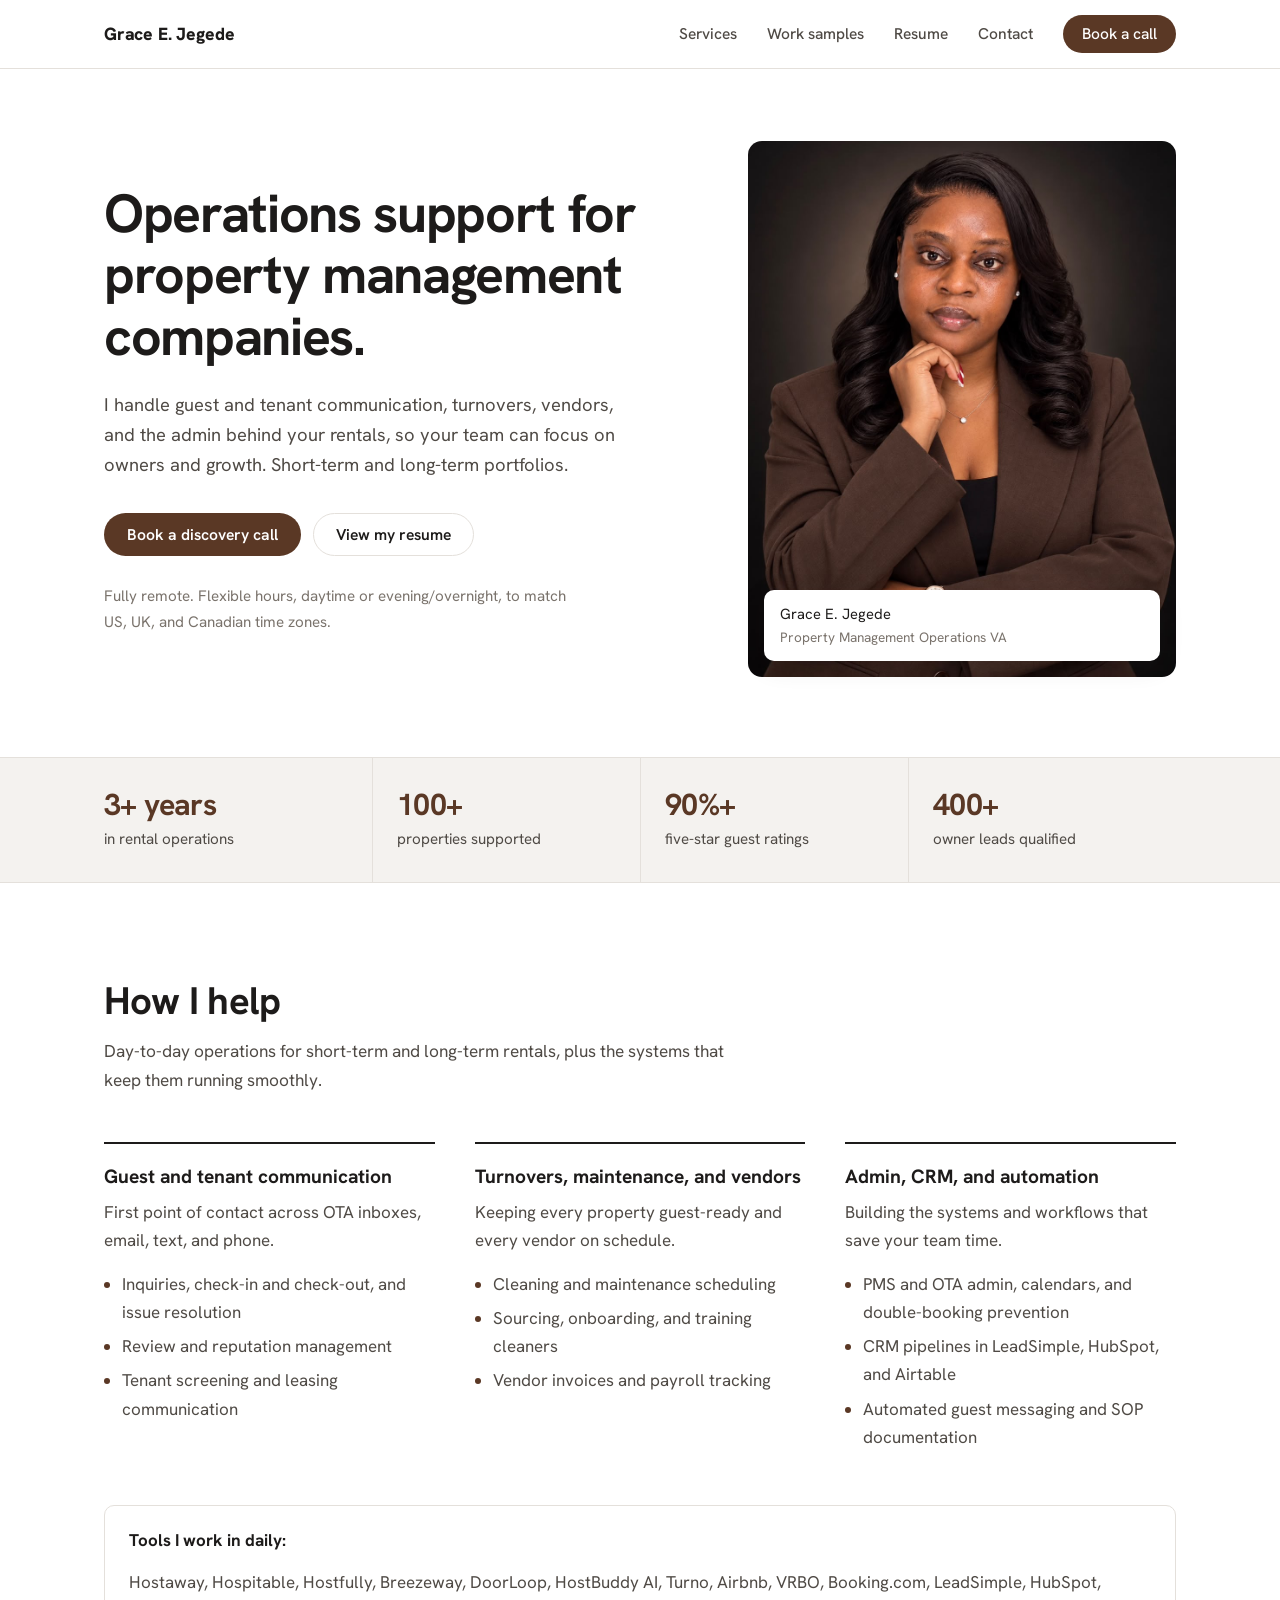
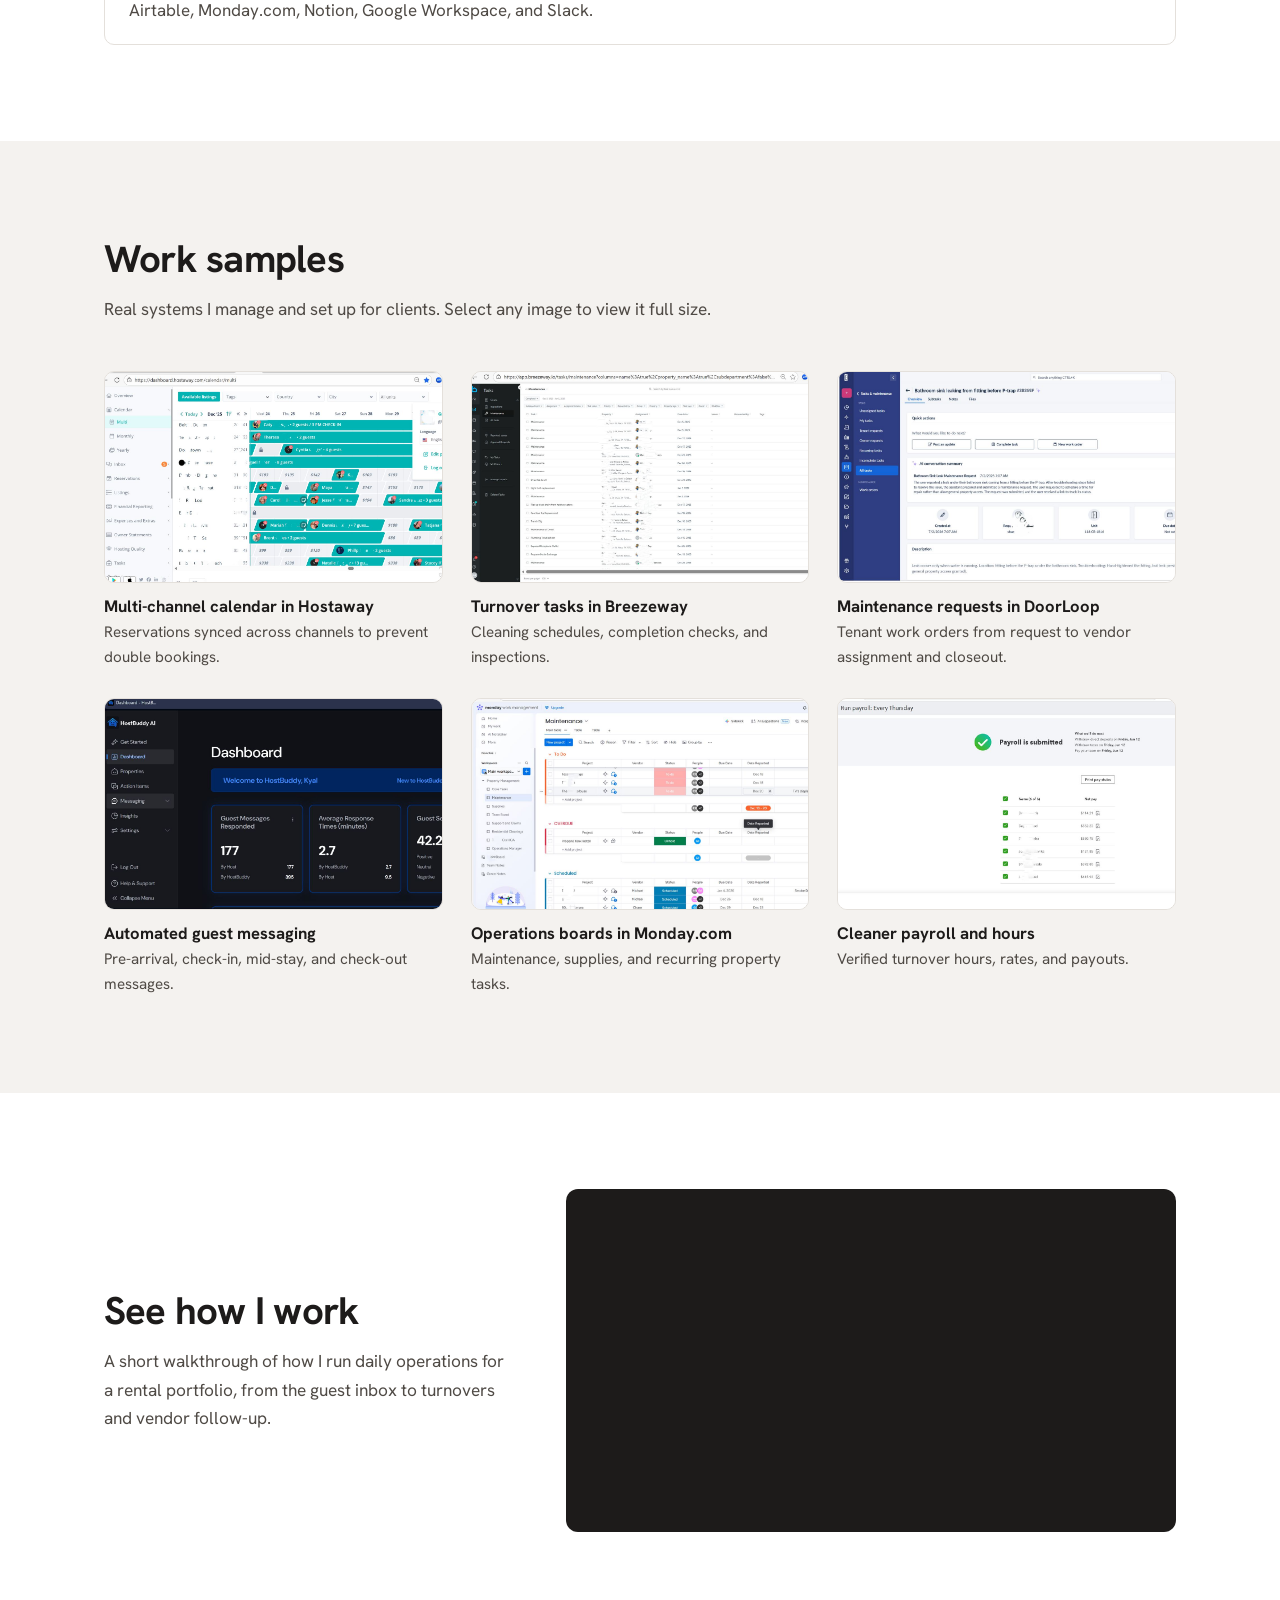
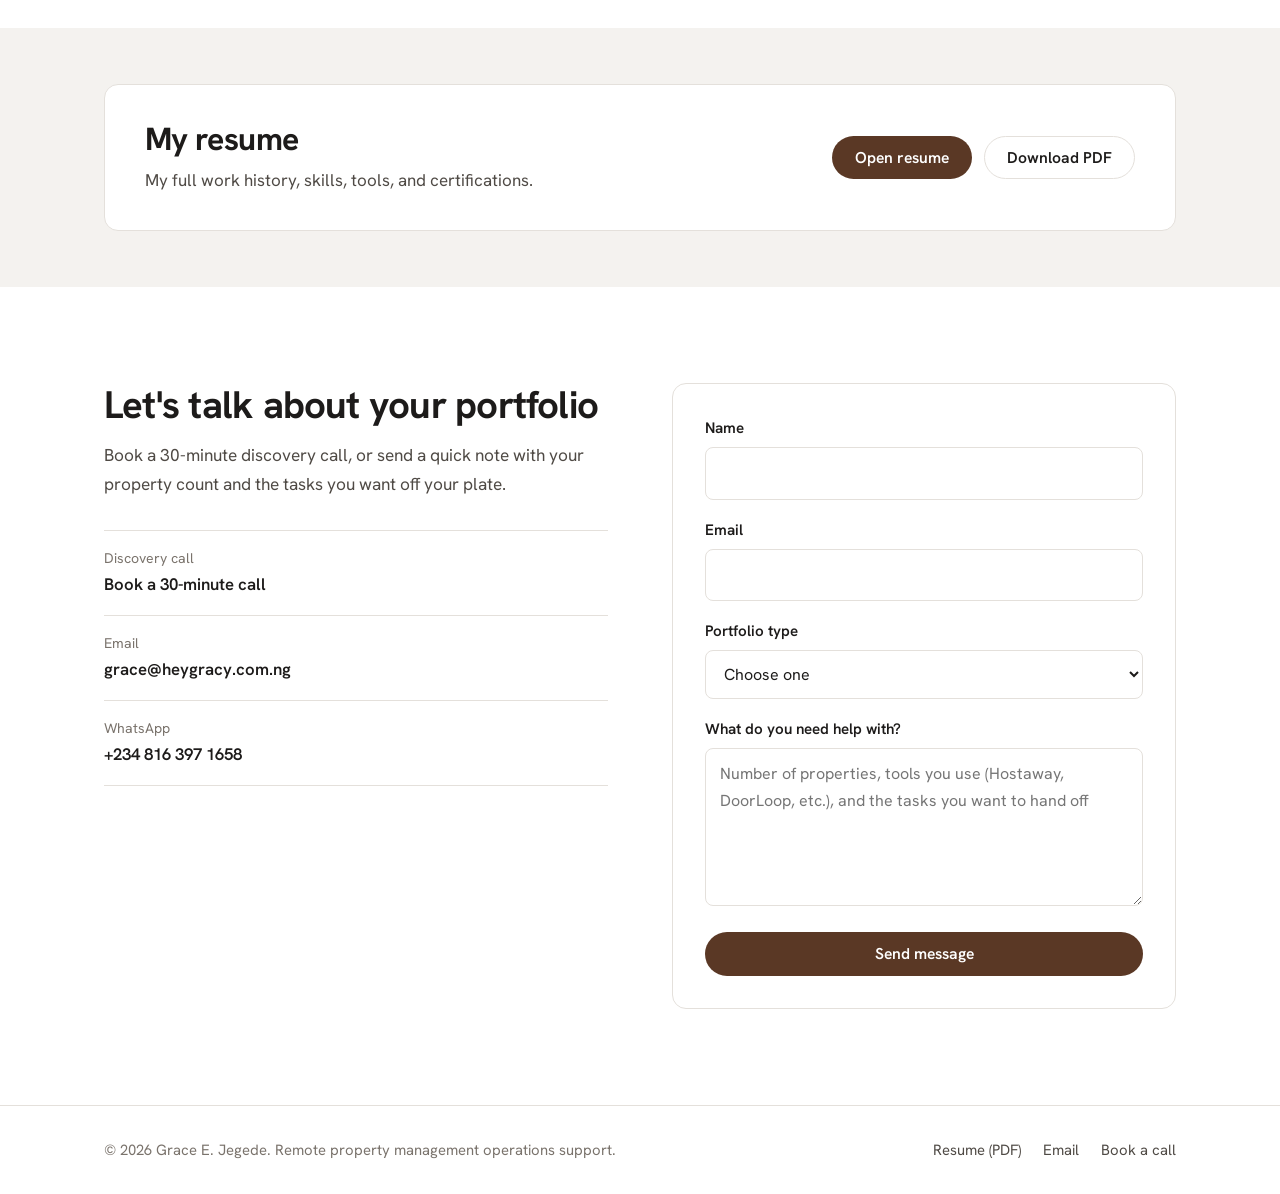
==== commit 2e75ac30: "Update website" ====
--- a/Heygracy-main/index.html
+++ b/Heygracy-main/index.html
@@ -2,534 +2,243 @@
 <html lang="en">
 <head>
   <meta charset="UTF-8" />
-  <meta name="viewport" content="width=device-width, initial-scale=1.0" />
-  <title>Grace Jegede | Property Management Operations & Admin Support Specialist</title>
-  <meta name="description" content="Operations & Administrative Support for Property Management Businesses across Short-Term, Long-Term, Mid-Term, Residential & Commercial Portfolios." />
-  
-  <!-- Fonts -->
+  <meta name="viewport" content="width=device-width, initial-scale=1" />
+  <title>Grace E. Jegede | Property Management Operations Virtual Assistant</title>
+  <meta name="description" content="Remote operations and guest/tenant communications support for short-term and long-term rental companies. 3+ years, 100+ properties supported." />
+  <meta property="og:title" content="Grace E. Jegede | Property Management Operations Virtual Assistant" />
+  <meta property="og:description" content="Guest and tenant communication, turnovers, vendors, PMS admin, CRM and automation for short-term and long-term rentals." />
+  <meta property="og:image" content="portrait.jpg" />
+  <meta property="og:type" content="website" />
+  <link rel="icon" href="data:image/svg+xml,<svg xmlns='http://www.w3.org/2000/svg' viewBox='0 0 100 100'><rect width='100' height='100' rx='22' fill='%235a3825'/><text x='50' y='68' font-size='56' text-anchor='middle' fill='white' font-family='Arial' font-weight='700'>G</text></svg>" />
   <link rel="preconnect" href="https://fonts.googleapis.com" />
   <link rel="preconnect" href="https://fonts.gstatic.com" crossorigin />
-  <link href="https://fonts.googleapis.com/css2?family=Plus+Jakarta+Sans:wght@300;400;500;600;700;800&family=JetBrains+Mono:wght@400;500;600&display=swap" rel="stylesheet" />
-
-  <!-- Lucide Icons -->
-  <script src="https://unpkg.com/lucide@latest"></script>
-  
+  <link href="https://fonts.googleapis.com/css2?family=Hanken+Grotesk:wght@400;500;600;700;800&display=swap" rel="stylesheet" />
   <link rel="stylesheet" href="style.css" />
 </head>
 <body>
-
-  <!-- Navigation -->
-  <header class="navbar">
-    <div class="nav-container">
-      <a href="#" class="brand-logo">
-        <span class="status-indicator"></span>
-        <span class="brand-text">GRACE JEGEDE</span>
-      </a>
-      <nav class="nav-links">
-        <a href="#about">About</a>
-        <a href="#systems">Services & Matrix</a>
-        <a href="#proof">Proof & Workflows</a>
-        <a href="#resume-section">Resume</a>
-        <a href="#contact" class="btn-nav">Contact</a>
+  <a class="skip" href="#main">Skip to content</a>
+
+  <header class="site-header">
+    <div class="wrap">
+      <a href="#top" class="logo">Grace E. Jegede</a>
+      <button class="menu-btn" aria-label="Open menu" aria-expanded="false" aria-controls="nav">
+        <svg width="24" height="24" viewBox="0 0 24 24" fill="none" stroke="currentColor" stroke-width="2" stroke-linecap="round"><path d="M4 7h16M4 12h16M4 17h16"/></svg>
+      </button>
+      <nav class="nav" id="nav">
+        <a href="#services">Services</a>
+        <a href="#work">Work samples</a>
+        <a href="#resume">Resume</a>
+        <a href="#contact">Contact</a>
+        <a href="https://calendly.com/grace-heygracy/30min" target="_blank" rel="noopener" class="btn btn-dark btn-sm">Book a call</a>
       </nav>
-      <div class="nav-actions">
-        <a href="https://calendly.com/grace-heygracy/30min" target="_blank" rel="noopener" class="btn btn-primary btn-sm nav-cta">Book Consultation</a>
-      </div>
     </div>
   </header>
 
-  <!-- Hero & Video Command Center -->
-  <section class="hero-section">
-    <div class="container hero-grid">
-      <div class="hero-content">
-        <div class="badge">
-          <i data-lucide="activity" class="badge-icon"></i> Operations Command Active
-        </div>
-        <h1 class="hero-title">Operations & Admin Support for Property Management Businesses.</h1>
-        <p class="hero-subtitle">
-          I specialize in end-to-end operational execution across Short-Term, Mid-Term, and Long-Term rental portfolios. I manage guest and tenant communications, automate turnover scheduling, dispatch maintenance, and reconcile vendor payroll logs.
-        </p>
-        <div class="hero-actions">
-          <a href="https://calendly.com/grace-heygracy/30min" target="_blank" rel="noopener" class="btn btn-primary">
-            <i data-lucide="calendar"></i> Schedule Discovery Call
-          </a>
-          <button class="btn btn-secondary" onclick="openResumeModal()">
-            <i data-lucide="file-text"></i> Read Full Resume
-          </button>
-        </div>
-        <div class="quick-stats">
-          <div class="stat-item">
-            <span class="stat-num">50+</span>
-            <span class="stat-label">Units Managed</span>
-          </div>
-          <div class="stat-divider"></div>
-          <div class="stat-item">
-            <span class="stat-num">90%+</span>
-            <span class="stat-label">5-Star Guest Ratings</span>
-          </div>
-          <div class="stat-divider"></div>
-          <div class="stat-item">
-            <span class="stat-num">400+</span>
-            <span class="stat-label">Owner Leads Qualified</span>
-          </div>
-          <div class="stat-divider"></div>
-          <div class="stat-item">
-            <span class="stat-num">&lt; 15 min</span>
-            <span class="stat-label">SLA Response Speed</span>
-          </div>
-        </div>
-      </div>
-
-      <!-- Loom Video Embed Container -->
-      <div class="hero-video-wrapper">
-        <div class="video-card">
-          <div class="card-header">
-            <div class="terminal-dots">
-              <span class="dot red"></span>
-              <span class="dot yellow"></span>
-              <span class="dot green"></span>
-            </div>
-            <span class="terminal-title">operations-walkthrough.mp4</span>
-          </div>
-          <div class="video-responsive">
-            <iframe 
-              src="https://www.loom.com/embed/0c21b4b97c9445e3ad2022aec2a4b8c8?hide_owner=true&hide_share=true&hide_title=true&hideEmbedTopBar=true" 
-              frameborder="0" 
-              webkitallowfullscreen 
-              mozallowfullscreen 
-              allowfullscreen>
-            </iframe>
-          </div>
-        </div>
+  <main id="main">
+    <!-- Hero -->
+    <section class="hero" id="top">
+      <div class="wrap">
+        <div>
+          <h1>Operations support for property management companies.</h1>
+          <p class="lede">I handle guest and tenant communication, turnovers, vendors, and the admin behind your rentals, so your team can focus on owners and growth. Short-term and long-term portfolios.</p>
+          <div class="actions">
+            <a href="https://calendly.com/grace-heygracy/30min" target="_blank" rel="noopener" class="btn btn-dark">Book a discovery call</a>
+            <a href="resume.pdf" target="_blank" rel="noopener" class="btn btn-line">View my resume</a>
+          </div>
+          <p class="note">Fully remote. Flexible hours, daytime or evening/overnight, to match US, UK, and Canadian time zones.</p>
+        </div>
+        <figure class="hero-photo">
+          <img src="portrait.jpg" alt="Portrait of Grace E. Jegede" width="988" height="1280" />
+          <figcaption>Grace E. Jegede<span>Property Management Operations VA</span></figcaption>
+        </figure>
+      </div>
+    </section>
+
+    <!-- Results -->
+    <div class="results">
+      <div class="wrap">
+        <div class="result"><strong>3+ years</strong><span>in rental operations</span></div>
+        <div class="result"><strong>100+</strong><span>properties supported</span></div>
+        <div class="result"><strong>90%+</strong><span>five-star guest ratings</span></div>
+        <div class="result"><strong>400+</strong><span>owner leads qualified</span></div>
       </div>
     </div>
-  </section>
-
-  <!-- About / Bio Section -->
-  <section id="about" class="section">
-    <div class="container">
-      <div class="about-card">
-        <div class="about-grid">
-          <div class="about-avatar-wrap">
-            <img src="portrait.jpg" alt="Grace Jegede" class="about-avatar" />
-          </div>
-          <div class="about-info">
-            <span class="sub-badge">OPERATIONAL EXPERTISE</span>
-            <h2 class="section-heading">Grace Jegede</h2>
-            <p class="about-tagline">Property Management Operations & Client Communications Specialist</p>
-            <p class="about-text">
-              With 3+ years of experience managing operations for 50+ units across short-term, long-term, and mid-term stays, I partner with property managers, landlords, and hospitality operators to run seamless, autonomous day-to-day operations. I manage multi-channel PMS administration, eliminate missed turnovers, coordinate field vendors, and protect 90%+ 5-star ratings so you can focus on asset acquisition and scaling.
-            </p>
-            <div class="stack-tags">
-              <span class="tag"><i data-lucide="cpu"></i> Hostaway</span>
-              <span class="tag"><i data-lucide="layers"></i> Hospitable</span>
-              <span class="tag"><i data-lucide="check-circle-2"></i> Breezeway</span>
-              <span class="tag"><i data-lucide="home"></i> DoorLoop</span>
-              <span class="tag"><i data-lucide="trending-up"></i> PriceLabs</span>
-              <span class="tag"><i data-lucide="trello"></i> Monday.com</span>
-              <span class="tag"><i data-lucide="bot"></i> HostBuddy AI</span>
-              <span class="tag"><i data-lucide="target"></i> LeadSimple</span>
-            </div>
-          </div>
-        </div>
-      </div>
-    </div>
-  </section>
-
-  <!-- Operations Matrix (STR, LTR, Admin) -->
-  <section id="systems" class="section">
-    <div class="container">
-      <div class="section-title-wrap">
-        <span class="sub-badge">SYSTEM ARCHITECTURE</span>
-        <h2 class="section-heading">Operational & Admin Capabilities</h2>
-        <p class="section-desc">Structured, repeatable workflows engineered for rental portfolios of all scales.</p>
-      </div>
-
-      <div class="matrix-grid">
-        <!-- STR Operations -->
-        <div class="matrix-card">
-          <div class="matrix-header">
-            <div class="matrix-icon str">
-              <i data-lucide="hotel"></i>
-            </div>
-            <div>
-              <h3>Short-Term & Mid-Term Rentals</h3>
-              <p>Turnover automation, guest relations, and multi-channel sync.</p>
-            </div>
-          </div>
-          <ul class="matrix-list">
-            <li><i data-lucide="check"></i> <strong>Turnover Scheduling:</strong> Automated cleaner task creation, quality inspection checklists, and invoice tracking via Breezeway & Turno.</li>
-            <li><i data-lucide="check"></i> <strong>Guest Communication:</strong> 24/7 inquiry handling, check-in/out protocols, and dispute resolution maintaining 90%+ 5-star ratings.</li>
-            <li><i data-lucide="check"></i> <strong>Channel Sync:</strong> Unified calendar management across Airbnb, VRBO, Booking.com, and direct booking sites to prevent double-bookings.</li>
-            <li><i data-lucide="check"></i> <strong>Revenue Support:</strong> Listing optimization, base rate updates, and minimum-stay rules inside PriceLabs with AirDNA market analysis.</li>
+
+    <!-- Services -->
+    <section class="block" id="services">
+      <div class="wrap">
+        <div class="head">
+          <h2>How I help</h2>
+          <p>Day-to-day operations for short-term and long-term rentals, plus the systems that keep them running smoothly.</p>
+        </div>
+        <div class="services">
+          <div class="service">
+            <h3>Guest and tenant communication</h3>
+            <p>First point of contact across OTA inboxes, email, text, and phone.</p>
+            <ul>
+              <li>Inquiries, check-in and check-out, and issue resolution</li>
+              <li>Review and reputation management</li>
+              <li>Tenant screening and leasing communication</li>
+            </ul>
+          </div>
+          <div class="service">
+            <h3>Turnovers, maintenance, and vendors</h3>
+            <p>Keeping every property guest-ready and every vendor on schedule.</p>
+            <ul>
+              <li>Cleaning and maintenance scheduling</li>
+              <li>Sourcing, onboarding, and training cleaners</li>
+              <li>Vendor invoices and payroll tracking</li>
+            </ul>
+          </div>
+          <div class="service">
+            <h3>Admin, CRM, and automation</h3>
+            <p>Building the systems and workflows that save your team time.</p>
+            <ul>
+              <li>PMS and OTA admin, calendars, and double-booking prevention</li>
+              <li>CRM pipelines in LeadSimple, HubSpot, and Airtable</li>
+              <li>Automated guest messaging and SOP documentation</li>
+            </ul>
+          </div>
+        </div>
+        <div class="availability">
+          <strong>Tools I work in daily:</strong>
+          <span>Hostaway, Hospitable, Hostfully, Breezeway, DoorLoop, HostBuddy AI, Turno, Airbnb, VRBO, Booking.com, LeadSimple, HubSpot, Airtable, Monday.com, Notion, Google Workspace, and Slack.</span>
+        </div>
+      </div>
+    </section>
+
+    <!-- Work samples -->
+    <section class="block alt" id="work">
+      <div class="wrap">
+        <div class="head">
+          <h2>Work samples</h2>
+          <p>Real systems I manage and set up for clients. Select any image to view it full size.</p>
+        </div>
+        <div class="gallery">
+          <button class="sample" data-full="portfolio-images/hostaway-calendar.jpg">
+            <img src="portfolio-images/hostaway-calendar.jpg" alt="" loading="lazy" />
+            <h3>Multi-channel calendar in Hostaway</h3>
+            <p>Reservations synced across channels to prevent double bookings.</p>
+          </button>
+          <button class="sample" data-full="portfolio-images/breezeway-tasks.jpg">
+            <img src="portfolio-images/breezeway-tasks.jpg" alt="" loading="lazy" />
+            <h3>Turnover tasks in Breezeway</h3>
+            <p>Cleaning schedules, completion checks, and inspections.</p>
+          </button>
+          <button class="sample" data-full="portfolio-images/doorloop-maintenance.jpg">
+            <img src="portfolio-images/doorloop-maintenance.jpg" alt="" loading="lazy" />
+            <h3>Maintenance requests in DoorLoop</h3>
+            <p>Tenant work orders from request to vendor assignment and closeout.</p>
+          </button>
+          <button class="sample" data-full="portfolio-images/hostbuddy-dashboard.jpg">
+            <img src="portfolio-images/hostbuddy-dashboard.jpg" alt="" loading="lazy" />
+            <h3>Automated guest messaging</h3>
+            <p>Pre-arrival, check-in, mid-stay, and check-out messages.</p>
+          </button>
+          <button class="sample" data-full="portfolio-images/monday-maintenance-1.jpg">
+            <img src="portfolio-images/monday-maintenance-1.jpg" alt="" loading="lazy" />
+            <h3>Operations boards in Monday.com</h3>
+            <p>Maintenance, supplies, and recurring property tasks.</p>
+          </button>
+          <button class="sample" data-full="portfolio-images/payroll-run.jpg">
+            <img src="portfolio-images/payroll-run.jpg" alt="" loading="lazy" />
+            <h3>Cleaner payroll and hours</h3>
+            <p>Verified turnover hours, rates, and payouts.</p>
+          </button>
+        </div>
+      </div>
+    </section>
+
+    <!-- Video -->
+    <section class="block">
+      <div class="wrap video-grid">
+        <div class="head" style="margin-bottom:0">
+          <h2>See how I work</h2>
+          <p>A short walkthrough of how I run daily operations for a rental portfolio, from the guest inbox to turnovers and vendor follow-up.</p>
+        </div>
+        <div class="video-frame">
+          <iframe src="https://www.loom.com/embed/0c21b4b97c9445e3ad2022aec2a4b8c8?hide_owner=true&hide_share=true&hide_title=true&hideEmbedTopBar=true" title="Operations walkthrough video" loading="lazy" allowfullscreen></iframe>
+        </div>
+      </div>
+    </section>
+
+    <!-- Resume -->
+    <section class="block alt" id="resume">
+      <div class="wrap">
+        <div class="resume-card">
+          <div>
+            <h2>My resume</h2>
+            <p>My full work history, skills, tools, and certifications.</p>
+          </div>
+          <div class="resume-actions">
+            <a href="resume.pdf" target="_blank" rel="noopener" class="btn btn-dark">Open resume</a>
+            <a href="resume.pdf" download="Grace-E-Jegede-Resume.pdf" class="btn btn-line">Download PDF</a>
+          </div>
+        </div>
+      </div>
+    </section>
+
+    <!-- Contact -->
+    <section class="block" id="contact">
+      <div class="wrap contact-grid">
+        <div>
+          <div class="head" style="margin-bottom:0">
+            <h2>Let's talk about your portfolio</h2>
+            <p>Book a 30-minute discovery call, or send a quick note with your property count and the tasks you want off your plate.</p>
+          </div>
+          <ul class="contact-list">
+            <li><span>Discovery call</span><a href="https://calendly.com/grace-heygracy/30min" target="_blank" rel="noopener">Book a 30-minute call</a></li>
+            <li><span>Email</span><a href="mailto:grace@heygracy.com.ng">grace@heygracy.com.ng</a></li>
+            <li><span>WhatsApp</span><a href="https://wa.me/2348163971658" target="_blank" rel="noopener">+234 816 397 1658</a></li>
           </ul>
         </div>
 
-        <!-- LTR & Residential Operations -->
-        <div class="matrix-card">
-          <div class="matrix-header">
-            <div class="matrix-icon ltr">
-              <i data-lucide="building"></i>
-            </div>
-            <div>
-              <h3>Long-Term Rentals & Admin Support</h3>
-              <p>Tenant screening, vendor dispatching, and daily admin operations.</p>
-            </div>
-          </div>
-          <ul class="matrix-list">
-            <li><i data-lucide="check"></i> <strong>Tenant Pipeline:</strong> Prospect intake, application verification, and lease prep inside DoorLoop (quick to adapt to AppFolio/Buildium).</li>
-            <li><i data-lucide="check"></i> <strong>Maintenance Dispatching:</strong> Work-order routing, vendor sourcing, contractor communication, and resolution tracking.</li>
-            <li><i data-lucide="check"></i> <strong>Owner Lead Generation:</strong> Sourcing and qualifying 400+ property owner leads using LeadSimple, HubSpot, and CRM pipelines.</li>
-            <li><i data-lucide="check"></i> <strong>Admin & Back-Office:</strong> Vendor payroll verification, invoice processing, SOP documentation, and executive inbox/calendar management.</li>
-          </ul>
-        </div>
-      </div>
-    </div>
-  </section>
-
-  <!-- Systems Proof Bento Grid -->
-  <section id="proof" class="section">
-    <div class="container">
-      <div class="section-title-wrap">
-        <span class="sub-badge">SYSTEMS IN ACTION</span>
-        <h2 class="section-heading">Workflow & Execution Proof</h2>
-        <p class="section-desc">Click any system screenshot to view operational workflows and management logs.</p>
-      </div>
-
-      <div class="bento-grid">
-        <!-- Item 1: PMS Calendar -->
-        <div class="bento-item" onclick="openLightbox('portfolio-images/hostaway-calendar.jpg', 'Multi-Channel Calendar Sync & Booking Management (Hostaway)')">
-          <div class="bento-img-wrap">
-            <img src="portfolio-images/hostaway-calendar.jpg" alt="Hostaway Calendar Sync" loading="lazy" />
-          </div>
-          <div class="bento-body">
-            <span class="category">PMS INFRASTRUCTURE</span>
-            <h4>Multi-Channel Calendar Management</h4>
-            <p>Unified reservation control and sync management to eliminate double bookings across channels.</p>
-          </div>
-        </div>
-
-        <!-- Item 2: Breezeway Turnovers -->
-        <div class="bento-item" onclick="openLightbox('portfolio-images/breezeway-tasks.jpg', 'Cleaner Task Management & Inspection Logs (Breezeway)')">
-          <div class="bento-img-wrap">
-            <img src="portfolio-images/breezeway-tasks.jpg" alt="Breezeway Turnover Tasks" loading="lazy" />
-          </div>
-          <div class="bento-body">
-            <span class="category">TURNOVER AUTOMATION</span>
-            <h4>Breezeway Cleaner Task Pipelines</h4>
-            <p>Automated turnover scheduling, cleaning task completion checks, and inspector sign-offs.</p>
-          </div>
-        </div>
-
-        <!-- Item 3: DoorLoop Maintenance -->
-        <div class="bento-item" onclick="openLightbox('portfolio-images/doorloop-maintenance.jpg', 'Tenant Work Order Management (DoorLoop)')">
-          <div class="bento-img-wrap">
-            <img src="portfolio-images/doorloop-maintenance.jpg" alt="DoorLoop Maintenance" loading="lazy" />
-          </div>
-          <div class="bento-body">
-            <span class="category">LTR TICKETING</span>
-            <h4>DoorLoop Maintenance Dispatch</h4>
-            <p>Work-order routing from tenant submission to vendor assignment and billing closeout.</p>
-          </div>
-        </div>
-
-        <!-- Item 4: AI & Auto Messaging -->
-        <div class="bento-item" onclick="openLightbox('portfolio-images/hostbuddy-dashboard.jpg', 'HostBuddy Automated Messaging Rules')">
-          <div class="bento-img-wrap">
-            <img src="portfolio-images/hostbuddy-dashboard.jpg" alt="HostBuddy Automated Messaging" loading="lazy" />
-          </div>
-          <div class="bento-body">
-            <span class="category">GUEST COMMUNICATIONS</span>
-            <h4>Automated Messaging Engine</h4>
-            <p>Pre-arrival, check-in, mid-stay, and check-out automated communication workflows.</p>
-          </div>
-        </div>
-
-        <!-- Item 5: Monday.com Operations -->
-        <div class="bento-item" onclick="openLightbox('portfolio-images/monday-maintenance-1.jpg', 'Maintenance Tracker (Monday.com)')">
-          <div class="bento-img-wrap">
-            <img src="portfolio-images/monday-maintenance-1.jpg" alt="Monday.com Tracking" loading="lazy" />
-          </div>
-          <div class="bento-body">
-            <span class="category">ASSET LOGISTICS</span>
-            <h4>Monday.com Operational Boards</h4>
-            <p>Custom maintenance, supply inventory, and recurring property task workflows.</p>
-          </div>
-        </div>
-
-        <!-- Item 6: Cleaner & Payroll Logs -->
-        <div class="bento-item" onclick="openLightbox('portfolio-images/payroll-run.jpg', 'Payroll Verification & Hours Logs')">
-          <div class="bento-img-wrap">
-            <img src="portfolio-images/payroll-run.jpg" alt="Payroll Logs" loading="lazy" />
-          </div>
-          <div class="bento-body">
-            <span class="category">OPERATIONAL AUDITING</span>
-            <h4>Cleaner Payroll & Hours Tracking</h4>
-            <p>Detailed verification of turnover hours, rate calculations, and bi-weekly payouts.</p>
-          </div>
-        </div>
-      </div>
-    </div>
-  </section>
-
-  <!-- Interactive Resume Section -->
-  <section id="resume-section" class="section resume-section">
-    <div class="container">
-      <div class="resume-card">
-        <div class="resume-header-row">
-          <div>
-            <span class="sub-badge">CAREER SNAPSHOT</span>
-            <h2 class="section-heading">Professional Resume & Qualifications</h2>
-            <p class="section-desc">Key roles, PMS platforms, core competencies, and certifications.</p>
-          </div>
-          <div class="resume-cta-wrap">
-            <button class="btn btn-primary" onclick="openResumeModal()">
-              <i data-lucide="maximize-2"></i> Open Interactive Resume
-            </button>
-            <a href="resume.pdf" target="_blank" rel="noopener" class="btn btn-secondary">
-              <i data-lucide="download"></i> Download PDF
-            </a>
-          </div>
-        </div>
-
-        <!-- Resume Mini Experience Highlights -->
-        <div class="resume-timeline-preview">
-          <div class="timeline-item">
-            <div class="timeline-meta">
-              <span class="time-role">STR & Guest Relations Specialist</span>
-              <span class="time-company">Isla Roman Vacation Rentals</span>
-              <span class="time-date">Jun 2026 – Present</span>
-            </div>
-            <p class="time-desc">Management of PMS/OTA calendars, rates, and listings across multi-channel platforms. Direct booking infrastructure setup and marketing support.</p>
-          </div>
-
-          <div class="timeline-item">
-            <div class="timeline-meta">
-              <span class="time-role">Operations & Admin Virtual Assistant</span>
-              <span class="time-company">Roadrunner PM</span>
-              <span class="time-date">Aug 2025 – Aug 2026</span>
-            </div>
-            <p class="time-desc">End-to-end guest communication (90%+ 5-star rating), tenant screening for residential leases, cleaner recruitment, vendor dispatching, and audit-ready payroll logs.</p>
-          </div>
-
-          <div class="timeline-item">
-            <div class="timeline-meta">
-              <span class="time-role">Virtual Assistant, Lead Gen & CRM</span>
-              <span class="time-company">Nestoria Estates</span>
-              <span class="time-date">Nov 2024 – Mar 2026</span>
-            </div>
-            <p class="time-desc">Research and qualification of 400+ property owner leads, LeadSimple CRM pipeline management, and discovery onboarding scheduling.</p>
-          </div>
-        </div>
-      </div>
-    </div>
-  </section>
-
-  <!-- Contact & Booking Section (Netlify Ready) -->
-  <section id="contact" class="section contact-section">
-    <div class="container">
-      <div class="contact-card">
-        <div class="contact-grid">
-          <div class="contact-info">
-            <span class="sub-badge">GET IN TOUCH</span>
-            <h2 class="section-heading">Ready to delegate your property operations?</h2>
-            <p class="contact-desc">
-              Schedule a discovery call to discuss your portfolio setup or send a direct inquiry below.
-            </p>
-            <div class="direct-contact-items">
-              <a href="https://calendly.com/grace-heygracy/30min" target="_blank" rel="noopener" class="contact-link">
-                <div class="icon-box"><i data-lucide="calendar"></i></div>
-                <div>
-                  <span class="label">Consultation Call</span>
-                  <span class="val">Book 30-Min Discovery Call</span>
-                </div>
-              </a>
-              <a href="https://wa.me/2348163971658" target="_blank" rel="noopener" class="contact-link">
-                <div class="icon-box"><i data-lucide="message-square"></i></div>
-                <div>
-                  <span class="label">Quick Chat</span>
-                  <span class="val">Message on WhatsApp</span>
-                </div>
-              </a>
-              <a href="mailto:grace@heygracy.com.ng" class="contact-link">
-                <div class="icon-box"><i data-lucide="mail"></i></div>
-                <div>
-                  <span class="label">Direct Email</span>
-                  <span class="val">grace@heygracy.com.ng</span>
-                </div>
-              </a>
-            </div>
-          </div>
-
-          <div class="form-wrapper">
-            <!-- Netlify Form Handler -->
-            <form name="operations-inquiry" method="POST" data-netlify="true" class="contact-form">
-              <input type="hidden" name="form-name" value="operations-inquiry" />
-              
-              <div class="form-group">
-                <label for="name">Your Name</label>
-                <input type="text" id="name" name="name" placeholder="e.g. Alex Morgan" required />
-              </div>
-
-              <div class="form-group">
-                <label for="email">Email Address</label>
-                <input type="email" id="email" name="email" placeholder="alex@example.com" required />
-              </div>
-
-              <div class="form-group">
-                <label for="portfolio_type">Portfolio Type</label>
-                <select id="portfolio_type" name="portfolio_type" required>
-                  <option value="" disabled selected>Select portfolio type</option>
-                  <option value="Short-Term Rentals">Short-Term Rentals (STR)</option>
-                  <option value="Long-Term Rentals">Long-Term Rentals (LTR)</option>
-                  <option value="Mid-Term / Corporate Rentals">Mid-Term / Corporate Rentals</option>
-                  <option value="Hybrid Portfolio">Hybrid Portfolio (STR + LTR)</option>
-                </select>
-              </div>
-
-              <div class="form-group">
-                <label for="message">Operations & Admin Needs</label>
-                <textarea id="message" name="message" rows="4" placeholder="Share your property count, PMS tools (Hostaway, DoorLoop, etc.), and key operational tasks needed..." required></textarea>
-              </div>
-
-              <button type="submit" class="btn btn-primary btn-full">
-                <i data-lucide="send"></i> Send Inquiry
-              </button>
-            </form>
-          </div>
-        </div>
-      </div>
-    </div>
-  </section>
-
-  <!-- Full Resume Modal -->
-  <div id="resume-modal" class="modal-overlay" onclick="closeResumeModal(event)">
-    <div class="modal-window">
-      <div class="modal-header">
-        <div class="modal-header-left">
-          <span class="modal-title">Grace E. Jegede — Resume</span>
-          <span class="modal-sub">Property Management Operations & Client Communications Specialist</span>
-        </div>
-        <div class="modal-actions">
-          <a href="resume.pdf" target="_blank" rel="noopener" class="btn btn-primary btn-sm">
-            <i data-lucide="download"></i> Download PDF
-          </a>
-          <button class="modal-close" onclick="closeResumeModal(event)">&times;</button>
-        </div>
-      </div>
-      <div class="modal-body resume-doc">
-        <!-- Resume Summary -->
-        <div class="resume-block">
-          <h3>Professional Summary</h3>
-          <p>
-            Operations & Admin Virtual Assistant with 3+ years of experience supporting rental and property management portfolios of 50+ units across short-term, long-term, and mid-term stays for property managers, landlords, hosts, and hospitality businesses[cite: 2]. Expert in guest, tenant, and vendor communication; turnover and maintenance coordination; vendor and contractor management; and PMS administration across Hostaway, Hospitable, Breezeway, Hostfully, and DoorLoop, with the ability to quickly learn new residential platforms (AppFolio, Buildium, Yardi)[cite: 2]. Track record includes maintaining 90%+ five-star guest ratings and qualifying 400+ property owner leads into an active growth pipeline[cite: 2].
-          </p>
-        </div>
-
-        <!-- Core Skills -->
-        <div class="resume-block">
-          <h3>Core Competencies & Tools</h3>
-          <div class="resume-skills-grid">
-            <div>
-              <strong>Guest & Tenant Relations:</strong>
-              <p>End-to-end communication, tenant screening, 90%+ 5-star rating management, reputation management, dispute resolution[cite: 2].</p>
-            </div>
-            <div>
-              <strong>PMS & Listing Platforms:</strong>
-              <p>Hostaway, Hospitable, Hostfully, Breezeway, DoorLoop, Hostbuddy AI, Turno, Airbnb, VRBO, Booking.com[cite: 2].</p>
-            </div>
-            <div>
-              <strong>Operations & Turnovers:</strong>
-              <p>Turnover scheduling, cleaner recruitment, maintenance dispatching, calendar synchronization, double-booking prevention[cite: 2].</p>
-            </div>
-            <div>
-              <strong>Admin & Pipeline Support:</strong>
-              <p>LeadSimple, HubSpot, Apollo, Google Workspace, Monday.com, Trello, Notion, vendor payroll verification, SOP authoring[cite: 2].</p>
-            </div>
-          </div>
-        </div>
-
-        <!-- Experience Detail -->
-        <div class="resume-block">
-          <h3>Professional Experience</h3>
-
-          <div class="exp-item">
-            <div class="exp-header">
-              <span class="exp-title">STR / Guest Relations Virtual Assistant</span>
-              <span class="exp-company">Isla Roman Vacation Rentals</span>
-              <span class="exp-date">Jun 2026 – Present</span>
-            </div>
-            <ul>
-              <li>Management of PMS and OTA administration across listing platforms, maintaining calendar, rate, and availability synchronization[cite: 2].</li>
-              <li>Execution of property onboarding and listing optimization, refining descriptions, photography, and dynamic pricing[cite: 2].</li>
-              <li>Maintenance and administration of direct-booking website and marketing channels[cite: 2].</li>
-            </ul>
-          </div>
-
-          <div class="exp-item">
-            <div class="exp-header">
-              <span class="exp-title">Operations & Administrative Virtual Assistant</span>
-              <span class="exp-company">Roadrunner PM</span>
-              <span class="exp-date">Aug 2025 – Aug 2026</span>
-            </div>
-            <ul>
-              <li>Managed end-to-end guest communication across multiple STR listings, protecting review ratings above 90%[cite: 2].</li>
-              <li>Conducted tenant screening and prospect communication for long-term rental properties to support lease-up goals[cite: 2].</li>
-              <li>Oversaw cleaning and maintenance scheduling across multi-property portfolio, eliminating turnover delays[cite: 2].</li>
-              <li>Sourced, onboarded, and trained new cleaners; processed vendor invoices and supported payroll tracking[cite: 2].</li>
-              <li>Authored and standardized team SOPs to streamline workflows and reduce operational errors[cite: 2].</li>
-            </ul>
-          </div>
-
-          <div class="exp-item">
-            <div class="exp-header">
-              <span class="exp-title">Virtual Assistant, Lead Generation & CRM</span>
-              <span class="exp-company">Nestoria Estates</span>
-              <span class="exp-date">Nov 2024 – Mar 2026</span>
-            </div>
-            <ul>
-              <li>Researched and qualified 400+ property owner leads using Zillow and real estate intelligence tools[cite: 2].</li>
-              <li>Maintained CRM pipelines using LeadSimple and Google Sheets for complete deal visibility[cite: 2].</li>
-              <li>Scheduled discovery meetings and onboarding calls to accelerate client acquisition[cite: 2].</li>
-            </ul>
-          </div>
-        </div>
-
-        <!-- Certifications -->
-        <div class="resume-block">
-          <h3>Certifications</h3>
-          <ul class="cert-list">
-            <li><strong>Property Management & Co-Hosting:</strong> Short-Term Rental Academy[cite: 2]</li>
-            <li><strong>IT & Digital Support Certification:</strong> The Digital Witch[cite: 2]</li>
-            <li><strong>Mastering Lead Generation:</strong> Udemy[cite: 2]</li>
-            <li><strong>Airbnb Entrepreneurship & Rental Arbitrage:</strong> Udemy[cite: 2]</li>
-          </ul>
-        </div>
-      </div>
-    </div>
-  </div>
-
-  <!-- Lightbox Modal for Screenshots -->
-  <div id="lightbox" class="lightbox" onclick="closeLightbox(event)">
-    <div class="lightbox-content">
-      <button class="lightbox-close" onclick="closeLightbox(event)">&times;</button>
-      <img id="lightbox-img" src="" alt="System proof preview" />
-      <div id="lightbox-caption" class="lightbox-caption"></div>
-    </div>
-  </div>
-
-  <!-- Footer -->
-  <footer class="footer">
-    <div class="container footer-container">
-      <p>&copy; 2026 Grace Jegede. Operations & Property Management Support.</p>
-      <div class="footer-links">
-        <button class="link-btn" onclick="openResumeModal()">Read Resume</button>
-        <a href="resume.pdf" target="_blank" rel="noopener">Download PDF</a>
-        <a href="https://calendly.com/grace-heygracy/30min" target="_blank" rel="noopener">Book Audit Call</a>
-      </div>
+        <form name="operations-inquiry" method="POST" data-netlify="true" netlify-honeypot="company-website">
+          <input type="hidden" name="form-name" value="operations-inquiry" />
+          <p class="hidden"><label>Leave this empty <input name="company-website" /></label></p>
+          <div class="field">
+            <label for="name">Name</label>
+            <input type="text" id="name" name="name" autocomplete="name" required />
+          </div>
+          <div class="field">
+            <label for="email">Email</label>
+            <input type="email" id="email" name="email" autocomplete="email" required />
+          </div>
+          <div class="field">
+            <label for="portfolio_type">Portfolio type</label>
+            <select id="portfolio_type" name="portfolio_type" required>
+              <option value="" disabled selected>Choose one</option>
+              <option>Short-term rentals</option>
+              <option>Long-term rentals</option>
+              <option>Both short-term and long-term</option>
+            </select>
+          </div>
+          <div class="field">
+            <label for="message">What do you need help with?</label>
+            <textarea id="message" name="message" rows="5" placeholder="Number of properties, tools you use (Hostaway, DoorLoop, etc.), and the tasks you want to hand off" required></textarea>
+          </div>
+          <button type="submit" class="btn btn-dark">Send message</button>
+        </form>
+      </div>
+    </section>
+  </main>
+
+  <footer class="site-footer">
+    <div class="wrap">
+      <p>&copy; <span id="year">2026</span> Grace E. Jegede. Remote property management operations support.</p>
+      <nav>
+        <a href="resume.pdf" target="_blank" rel="noopener">Resume (PDF)</a>
+        <a href="mailto:grace@heygracy.com.ng">Email</a>
+        <a href="https://calendly.com/grace-heygracy/30min" target="_blank" rel="noopener">Book a call</a>
+      </nav>
     </div>
   </footer>
 
+  <div class="lightbox" id="lightbox" role="dialog" aria-modal="true" aria-label="Work sample">
+    <button class="lightbox-close" aria-label="Close">&times;</button>
+    <figure><img src="" alt="" /><figcaption></figcaption></figure>
+  </div>
+
   <script src="script.js"></script>
 </body>
-</html>+</html>
--- a/Heygracy-main/style.css
+++ b/Heygracy-main/style.css
@@ -1,1056 +1,210 @@
-/* ==========================================================================
-   RESET & SYSTEM VARIABLES
-   ========================================================================== */
+/* Grace E. Jegede | Property Management Operations VA */
 :root {
-  --bg-dark: #070a0f;
-  --bg-card: #0e1420;
-  --bg-card-hover: #131b2b;
-  --border-color: rgba(255, 255, 255, 0.08);
-  --border-focus: rgba(16, 185, 129, 0.4);
-  
-  --text-primary: #f8fafc;
-  --text-secondary: #94a3b8;
-  --text-muted: #64748b;
-  
-  --accent-emerald: #10b981;
-  --accent-emerald-glow: rgba(16, 185, 129, 0.15);
-  --accent-cyan: #06b6d4;
-  --accent-indigo: #6366f1;
-
-  --radius-sm: 8px;
-  --radius-md: 14px;
-  --radius-lg: 20px;
-
-  --font-sans: 'Plus Jakarta Sans', -apple-system, BlinkMacSystemFont, sans-serif;
-  --font-mono: 'JetBrains Mono', monospace;
-}
-
-*, *::before, *::after {
-  box-sizing: border-box;
+  --paper: #ffffff;
+  --stone: #f4f2ef;
+  --line: #e4e0db;
+  --ink: #1d1b1a;
+  --body: #4f4a45;
+  --muted: #7a736c;
+  --espresso: #5a3825;
+  --espresso-dark: #442a1c;
+  --sage: #2f6b5f;
+  --radius: 10px;
+  --font: 'Hanken Grotesk', system-ui, -apple-system, 'Segoe UI', Roboto, Arial, sans-serif;
+  --wrap: 1120px;
+}
+
+*, *::before, *::after { box-sizing: border-box; }
+html { scroll-behavior: smooth; scroll-padding-top: 84px; -webkit-text-size-adjust: 100%; }
+body {
   margin: 0;
-  padding: 0;
-}
-
-html {
-  scroll-behavior: smooth;
-}
-
-body {
-  background-color: var(--bg-dark);
-  color: var(--text-primary);
-  font-family: var(--font-sans);
-  line-height: 1.6;
+  background: var(--paper);
+  color: var(--body);
+  font-family: var(--font);
+  font-size: 1.0625rem;
+  line-height: 1.65;
   -webkit-font-smoothing: antialiased;
-  overflow-x: hidden;
-}
-
-.container {
-  width: 100%;
-  max-width: 1200px;
-  margin: 0 auto;
-  padding: 0 24px;
-}
-
-/* ==========================================================================
-   NAVBAR
-   ========================================================================== */
-.navbar {
-  position: sticky;
-  top: 0;
-  z-index: 100;
-  background: rgba(7, 10, 15, 0.85);
-  backdrop-filter: blur(16px);
-  border-bottom: 1px solid var(--border-color);
-  padding: 16px 0;
-}
-
-.nav-container {
-  max-width: 1200px;
-  margin: 0 auto;
-  padding: 0 24px;
-  display: flex;
-  align-items: center;
-  justify-content: space-between;
-}
-
-.brand-logo {
-  display: flex;
-  align-items: center;
-  gap: 10px;
-  text-decoration: none;
-  color: var(--text-primary);
-}
-
-.status-indicator {
-  width: 9px;
-  height: 9px;
-  background-color: var(--accent-emerald);
-  border-radius: 50%;
-  box-shadow: 0 0 10px var(--accent-emerald);
-  animation: pulse 2s infinite ease-in-out;
-}
-
-@keyframes pulse {
-  0%, 100% { opacity: 1; transform: scale(1); }
-  50% { opacity: 0.5; transform: scale(0.9); }
-}
-
-.brand-text {
-  font-weight: 800;
-  font-size: 1.15rem;
-  letter-spacing: 0.05em;
-}
-
-.brand-sub {
-  color: var(--accent-emerald);
-}
-
-.nav-links {
-  display: flex;
-  align-items: center;
-  gap: 28px;
-}
-
-.nav-links a {
-  color: var(--text-secondary);
-  text-decoration: none;
-  font-size: 0.95rem;
-  font-weight: 500;
-  transition: color 0.2s ease;
-}
-
-.nav-links a:hover {
-  color: var(--text-primary);
-}
-
-.nav-actions {
-  display: flex;
-  align-items: center;
-  gap: 12px;
-}
-
-/* ==========================================================================
-   BUTTONS & BADGES
-   ========================================================================== */
+}
+img { max-width: 100%; display: block; }
+a { color: var(--espresso); }
+h1, h2, h3, h4 { color: var(--ink); line-height: 1.15; margin: 0; font-weight: 700; }
+p { margin: 0; }
+:focus-visible { outline: 2px solid var(--espresso); outline-offset: 3px; border-radius: 4px; }
+
+.wrap { max-width: var(--wrap); margin: 0 auto; padding: 0 24px; }
+.skip { position: absolute; left: -999px; top: 8px; background: var(--ink); color: #fff; padding: 8px 14px; z-index: 200; }
+.skip:focus { left: 8px; }
+
+/* Buttons */
 .btn {
-  display: inline-flex;
-  align-items: center;
-  justify-content: center;
-  gap: 8px;
-  padding: 12px 24px;
-  border-radius: var(--radius-sm);
-  font-weight: 600;
-  font-size: 0.95rem;
-  text-decoration: none;
-  cursor: pointer;
-  transition: all 0.2s ease;
-  border: none;
-  font-family: var(--font-sans);
-}
-
-.btn-sm {
-  padding: 8px 16px;
-  font-size: 0.88rem;
-}
-
-.btn-full {
-  width: 100%;
-}
-
-.btn-primary {
-  background-color: var(--accent-emerald);
-  color: #041a12;
-}
-
-.btn-primary:hover {
-  background-color: #0ea271;
-  box-shadow: 0 0 20px rgba(16, 185, 129, 0.4);
-  transform: translateY(-1px);
-}
-
-.btn-secondary {
-  background: var(--bg-card);
-  color: var(--text-primary);
-  border: 1px solid var(--border-color);
-}
-
-.btn-secondary:hover {
-  background: var(--bg-card-hover);
-  border-color: rgba(255, 255, 255, 0.15);
-}
-
-.link-btn {
-  background: none;
-  border: none;
-  color: var(--text-secondary);
-  font-size: 0.88rem;
-  cursor: pointer;
-  font-family: var(--font-sans);
-  text-decoration: none;
-}
-
-.link-btn:hover {
-  color: var(--text-primary);
-}
-
-.badge {
-  display: inline-flex;
-  align-items: center;
-  gap: 8px;
-  padding: 6px 14px;
-  background: var(--accent-emerald-glow);
-  border: 1px solid rgba(16, 185, 129, 0.3);
-  border-radius: 100px;
-  font-family: var(--font-mono);
-  font-size: 0.78rem;
-  font-weight: 500;
-  color: var(--accent-emerald);
-  margin-bottom: 20px;
-}
-
-.badge-icon {
-  width: 14px;
-  height: 14px;
-}
-
-.sub-badge {
-  font-family: var(--font-mono);
-  font-size: 0.8rem;
-  color: var(--accent-emerald);
-  letter-spacing: 0.08em;
-  font-weight: 600;
-  display: block;
-  margin-bottom: 8px;
-}
-
-/* ==========================================================================
-   HERO SECTION & LOOM CARD
-   ========================================================================== */
-.hero-section {
-  padding: 80px 0 100px;
-  position: relative;
-}
-
-.hero-grid {
-  display: grid;
-  grid-template-columns: 1.15fr 0.85fr;
-  gap: 48px;
-  align-items: center;
-}
-
-.hero-title {
-  font-size: 2.75rem;
-  font-weight: 800;
-  line-height: 1.15;
-  letter-spacing: -0.02em;
-  margin-bottom: 20px;
-}
-
-.hero-subtitle {
-  font-size: 1.08rem;
-  color: var(--text-secondary);
-  line-height: 1.6;
-  margin-bottom: 32px;
-}
-
-.hero-actions {
-  display: flex;
-  gap: 16px;
-  margin-bottom: 44px;
-  flex-wrap: wrap;
-}
-
-.quick-stats {
-  display: flex;
-  align-items: center;
-  gap: 20px;
-  padding-top: 24px;
-  border-top: 1px solid var(--border-color);
-  flex-wrap: wrap;
-}
-
-.stat-item {
-  display: flex;
-  flex-direction: column;
-}
-
-.stat-num {
-  font-size: 1.35rem;
-  font-weight: 800;
-  color: var(--text-primary);
-  font-family: var(--font-mono);
-}
-
-.stat-label {
-  font-size: 0.78rem;
-  color: var(--text-muted);
-}
-
-.stat-divider {
-  width: 1px;
-  height: 36px;
-  background-color: var(--border-color);
-}
-
-/* Loom Terminal Card */
-.hero-video-wrapper {
-  width: 100%;
-}
-
-.video-card {
-  background: var(--bg-card);
-  border: 1px solid var(--border-color);
-  border-radius: var(--radius-md);
-  overflow: hidden;
-  box-shadow: 0 20px 40px rgba(0, 0, 0, 0.6), 0 0 30px rgba(16, 185, 129, 0.08);
-}
-
-.card-header {
-  display: flex;
-  align-items: center;
-  padding: 10px 16px;
-  background: #090e17;
-  border-bottom: 1px solid var(--border-color);
-}
-
-.terminal-dots {
-  display: flex;
-  gap: 6px;
-  margin-right: 14px;
-}
-
-.dot {
-  width: 10px;
-  height: 10px;
-  border-radius: 50%;
-}
-.dot.red { background-color: #ef4444; }
-.dot.yellow { background-color: #f59e0b; }
-.dot.green { background-color: #10b981; }
-
-.terminal-title {
-  font-family: var(--font-mono);
-  font-size: 0.75rem;
-  color: var(--text-muted);
-}
-
-.video-responsive {
-  position: relative;
-  padding-bottom: 56.25%; /* 16:9 */
-  height: 0;
-  background: #000;
-}
-
-.video-responsive iframe {
-  position: absolute;
-  top: 0;
-  left: 0;
-  width: 100%;
-  height: 100%;
-}
-
-/* ==========================================================================
-   ABOUT & BIO SECTION
-   ========================================================================== */
-.section {
-  padding: 90px 0;
-}
-
-.about-card {
-  background: var(--bg-card);
-  border: 1px solid var(--border-color);
-  border-radius: var(--radius-lg);
-  padding: 40px;
-}
-
-.about-grid {
-  display: grid;
-  grid-template-columns: 260px 1fr;
-  gap: 40px;
-  align-items: center;
-}
-
-.about-avatar-wrap {
-  text-align: center;
-}
-
-.about-avatar {
-  width: 220px;
-  height: 220px;
-  border-radius: var(--radius-md);
-  object-fit: cover;
-  border: 2px solid var(--border-color);
-  margin-bottom: 12px;
-}
-
-.avatar-badge {
-  display: inline-flex;
-  align-items: center;
-  gap: 6px;
-  font-size: 0.75rem;
-  color: var(--accent-emerald);
-  font-family: var(--font-mono);
-}
-
-.avatar-badge svg {
-  width: 14px;
-  height: 14px;
-}
-
-.section-heading {
-  font-size: 2rem;
-  font-weight: 700;
-  margin-bottom: 8px;
-  letter-spacing: -0.01em;
-}
-
-.about-tagline {
-  color: var(--accent-cyan);
-  font-weight: 600;
-  font-size: 1rem;
-  margin-bottom: 16px;
-}
-
-.about-text {
-  color: var(--text-secondary);
-  font-size: 1.02rem;
-  margin-bottom: 24px;
-}
-
-.stack-tags {
-  display: flex;
-  flex-wrap: wrap;
-  gap: 10px;
-}
-
-.tag {
-  display: inline-flex;
-  align-items: center;
-  gap: 6px;
-  background: rgba(255, 255, 255, 0.03);
-  border: 1px solid var(--border-color);
-  padding: 6px 14px;
-  border-radius: var(--radius-sm);
-  font-size: 0.85rem;
-  font-weight: 500;
-  color: var(--text-secondary);
-}
-
-.tag svg {
-  width: 14px;
-  height: 14px;
-  color: var(--accent-cyan);
-}
-
-/* ==========================================================================
-   OPERATIONS MATRIX SECTION
-   ========================================================================== */
-.section-title-wrap {
-  text-align: center;
-  max-width: 680px;
-  margin: 0 auto 56px;
-}
-
-.section-desc {
-  color: var(--text-secondary);
-  font-size: 1.05rem;
-}
-
-.matrix-grid {
-  display: grid;
-  grid-template-columns: 1fr 1fr;
-  gap: 28px;
-}
-
-.matrix-card {
-  background: var(--bg-card);
-  border: 1px solid var(--border-color);
-  border-radius: var(--radius-lg);
-  padding: 36px;
-  transition: transform 0.2s ease, border-color 0.2s ease;
-}
-
-.matrix-card:hover {
-  border-color: rgba(255, 255, 255, 0.15);
-  transform: translateY(-3px);
-}
-
-.matrix-header {
-  display: flex;
-  align-items: flex-start;
-  gap: 16px;
-  margin-bottom: 24px;
-}
-
-.matrix-icon {
-  width: 48px;
-  height: 48px;
-  border-radius: var(--radius-sm);
-  display: flex;
-  align-items: center;
-  justify-content: center;
-  flex-shrink: 0;
-}
-
-.matrix-icon.str {
-  background: rgba(16, 185, 129, 0.1);
-  color: var(--accent-emerald);
-}
-
-.matrix-icon.ltr {
-  background: rgba(6, 182, 212, 0.1);
-  color: var(--accent-cyan);
-}
-
-.matrix-header h3 {
-  font-size: 1.22rem;
-  font-weight: 700;
-  margin-bottom: 4px;
-}
-
-.matrix-header p {
-  font-size: 0.88rem;
-  color: var(--text-muted);
-}
-
-.matrix-list {
-  list-style: none;
-  display: flex;
-  flex-direction: column;
-  gap: 14px;
-}
-
-.matrix-list li {
-  display: flex;
-  align-items: flex-start;
-  gap: 10px;
-  font-size: 0.95rem;
-  color: var(--text-secondary);
-}
-
-.matrix-list li svg {
-  width: 16px;
-  height: 16px;
-  color: var(--accent-emerald);
-  flex-shrink: 0;
-  margin-top: 4px;
-}
-
-.matrix-list li strong {
-  color: var(--text-primary);
-}
-
-/* ==========================================================================
-   BENTO GRID WORKFLOW PROOF
-   ========================================================================== */
-.bento-grid {
-  display: grid;
-  grid-template-columns: repeat(3, 1fr);
-  gap: 24px;
-}
-
-.bento-item {
-  background: var(--bg-card);
-  border: 1px solid var(--border-color);
-  border-radius: var(--radius-md);
-  overflow: hidden;
-  cursor: pointer;
-  transition: all 0.25s ease;
-  display: flex;
-  flex-direction: column;
-}
-
-.bento-item:hover {
-  transform: translateY(-4px);
-  border-color: rgba(16, 185, 129, 0.4);
-  box-shadow: 0 12px 30px rgba(0, 0, 0, 0.4);
-}
-
-.bento-img-wrap {
-  width: 100%;
-  height: 190px;
-  background: #090e17;
-  overflow: hidden;
-}
-
-.bento-img-wrap img {
-  width: 100%;
-  height: 100%;
-  object-fit: cover;
-  object-position: top;
-  transition: transform 0.3s ease;
-}
-
-.bento-item:hover .bento-img-wrap img {
-  transform: scale(1.04);
-}
-
-.bento-body {
-  padding: 20px;
-  flex-grow: 1;
-  display: flex;
-  flex-direction: column;
-}
-
-.bento-body .category {
-  font-family: var(--font-mono);
-  font-size: 0.72rem;
-  color: var(--accent-emerald);
-  font-weight: 600;
-  margin-bottom: 6px;
-}
-
-.bento-body h4 {
-  font-size: 1.05rem;
-  font-weight: 700;
-  margin-bottom: 8px;
-}
-
-.bento-body p {
-  font-size: 0.88rem;
-  color: var(--text-muted);
-  line-height: 1.5;
-}
-
-/* ==========================================================================
-   RESUME PREVIEW SECTION
-   ========================================================================== */
+  display: inline-flex; align-items: center; justify-content: center; gap: 8px;
+  padding: 13px 22px; border-radius: 999px;
+  font: 600 0.98rem/1 var(--font); text-decoration: none; cursor: pointer;
+  border: 1.5px solid transparent; transition: background .15s, color .15s, border-color .15s;
+}
+.btn-dark { background: var(--espresso); color: #fff; }
+.btn-dark:hover { background: var(--espresso-dark); }
+.btn-line { background: transparent; color: var(--ink); border-color: var(--line); }
+.btn-line:hover { border-color: var(--ink); }
+.btn-sm { padding: 10px 18px; font-size: 0.92rem; }
+
+/* Header */
+.site-header {
+  position: sticky; top: 0; z-index: 100;
+  background: rgba(255,255,255,0.94);
+  backdrop-filter: saturate(160%) blur(10px);
+  border-bottom: 1px solid var(--line);
+}
+.site-header .wrap { display: flex; align-items: center; justify-content: space-between; height: 68px; }
+.logo { font-weight: 800; font-size: 1.1rem; color: var(--ink); text-decoration: none; letter-spacing: -0.01em; }
+.nav { display: flex; align-items: center; gap: 30px; }
+.nav a { color: var(--body); text-decoration: none; font-size: 0.97rem; font-weight: 500; }
+.nav a:hover { color: var(--ink); }
+.nav .btn { color: #fff; }
+.menu-btn { display: none; background: none; border: 0; padding: 8px; cursor: pointer; color: var(--ink); }
+
+/* Hero */
+.hero { padding: 72px 0 80px; }
+.hero .wrap { display: grid; grid-template-columns: 1.15fr 0.85fr; gap: 64px; align-items: center; }
+.hero h1 { font-size: clamp(2.2rem, 4.4vw, 3.35rem); letter-spacing: -0.025em; max-width: 19ch; }
+.hero .lede { margin-top: 22px; font-size: 1.15rem; max-width: 52ch; }
+.hero .actions { margin-top: 32px; display: flex; flex-wrap: wrap; gap: 12px; }
+.hero .note { margin-top: 28px; font-size: 0.95rem; color: var(--muted); max-width: 52ch; }
+.hero-photo { position: relative; margin: 0; justify-self: end; width: 100%; max-width: 440px; }
+.hero-photo img { width: 100%; height: auto; aspect-ratio: 4 / 5; object-fit: cover; object-position: center 20%; border-radius: 14px; }
+.hero-photo figcaption {
+  position: absolute; left: 16px; bottom: 16px; right: 16px;
+  background: #fff; border-radius: 10px; padding: 12px 16px;
+  font-size: 0.92rem; color: var(--ink); box-shadow: 0 6px 24px rgba(29,27,26,.12);
+}
+.hero-photo figcaption span { display: block; color: var(--muted); font-size: 0.85rem; }
+
+/* Results band */
+.results { background: var(--stone); border-top: 1px solid var(--line); border-bottom: 1px solid var(--line); }
+.results .wrap { display: grid; grid-template-columns: repeat(4, 1fr); }
+.result { padding: 30px 24px 30px 0; }
+.result + .result { padding-left: 24px; border-left: 1px solid var(--line); }
+.result strong { display: block; font-size: 1.9rem; color: var(--espresso); letter-spacing: -0.02em; line-height: 1.1; }
+.result span { display: block; margin-top: 6px; font-size: 0.95rem; }
+
+/* Sections */
+section.block { padding: 96px 0; }
+section.alt { background: var(--stone); }
+.head { max-width: 640px; margin-bottom: 48px; }
+.head h2 { font-size: clamp(1.8rem, 3vw, 2.4rem); letter-spacing: -0.02em; }
+.head p { margin-top: 14px; font-size: 1.08rem; }
+
+/* Services */
+.services { display: grid; grid-template-columns: repeat(3, 1fr); gap: 40px; }
+.service { border-top: 2px solid var(--ink); padding-top: 22px; }
+.service h3 { font-size: 1.2rem; }
+.service p { margin-top: 10px; }
+.service ul { margin: 16px 0 0; padding-left: 18px; }
+.service li { margin-bottom: 6px; }
+.service li::marker { color: var(--espresso); }
+.availability { margin-top: 48px; padding: 20px 24px; border: 1px solid var(--line); border-radius: var(--radius); display: flex; gap: 14px; align-items: baseline; flex-wrap: wrap; }
+.availability strong { color: var(--ink); }
+
+/* Work samples */
+.gallery { display: grid; grid-template-columns: repeat(3, 1fr); gap: 28px; }
+.sample { display: flex; flex-direction: column; justify-content: flex-start; align-self: start; width: 100%; text-align: left; background: none; border: 0; padding: 0; cursor: zoom-in; font: inherit; color: inherit; }
+.sample img { width: 100%; aspect-ratio: 16 / 10; object-fit: cover; object-position: top left; border-radius: var(--radius); border: 1px solid var(--line); background: #fff; transition: border-color .15s; }
+.sample:hover img { border-color: var(--muted); }
+.sample h3 { font-size: 1.04rem; margin-top: 14px; }
+.sample p { font-size: 0.95rem; margin-top: 4px; }
+
+/* Video */
+.video-grid { display: grid; grid-template-columns: 0.8fr 1.2fr; gap: 56px; align-items: center; }
+.video-frame { position: relative; aspect-ratio: 16 / 9; border-radius: 12px; overflow: hidden; background: var(--ink); }
+.video-frame iframe { position: absolute; inset: 0; width: 100%; height: 100%; border: 0; }
+
+/* Resume */
+#resume { padding: 56px 0; }
 .resume-card {
-  background: var(--bg-card);
-  border: 1px solid var(--border-color);
-  border-radius: var(--radius-lg);
-  padding: 40px;
-}
-
-.resume-header-row {
-  display: flex;
-  justify-content: space-between;
-  align-items: flex-end;
-  border-bottom: 1px solid var(--border-color);
-  padding-bottom: 28px;
-  margin-bottom: 32px;
-  gap: 24px;
-  flex-wrap: wrap;
-}
-
-.resume-cta-wrap {
-  display: flex;
-  gap: 12px;
-  flex-wrap: wrap;
-}
-
-.resume-timeline-preview {
-  display: flex;
-  flex-direction: column;
-  gap: 24px;
-}
-
-.timeline-item {
-  padding-left: 20px;
-  border-left: 2px solid var(--accent-emerald);
-  position: relative;
-}
-
-.timeline-meta {
-  display: flex;
-  align-items: center;
-  gap: 12px;
-  margin-bottom: 6px;
-  flex-wrap: wrap;
-}
-
-.time-role {
-  font-weight: 700;
-  color: var(--text-primary);
-  font-size: 1.05rem;
-}
-
-.time-company {
-  color: var(--accent-cyan);
-  font-size: 0.95rem;
-  font-weight: 600;
-}
-
-.time-date {
-  font-family: var(--font-mono);
-  font-size: 0.8rem;
-  color: var(--text-muted);
-}
-
-.time-desc {
-  color: var(--text-secondary);
-  font-size: 0.92rem;
-}
-
-/* ==========================================================================
-   CONTACT & NETLIFY FORM
-   ========================================================================== */
-.contact-card {
-  background: var(--bg-card);
-  border: 1px solid var(--border-color);
-  border-radius: var(--radius-lg);
-  padding: 48px;
-}
-
-.contact-grid {
-  display: grid;
-  grid-template-columns: 1fr 1fr;
-  gap: 48px;
-}
-
-.contact-desc {
-  color: var(--text-secondary);
-  font-size: 1.05rem;
-  margin-bottom: 32px;
-}
-
-.direct-contact-items {
-  display: flex;
-  flex-direction: column;
-  gap: 16px;
-}
-
-.contact-link {
-  display: flex;
-  align-items: center;
-  gap: 14px;
-  padding: 16px;
-  background: rgba(255, 255, 255, 0.02);
-  border: 1px solid var(--border-color);
-  border-radius: var(--radius-sm);
-  text-decoration: none;
-  color: var(--text-primary);
-  transition: all 0.2s ease;
-}
-
-.contact-link:hover {
-  background: var(--bg-card-hover);
-  border-color: rgba(255, 255, 255, 0.15);
-}
-
-.contact-link .icon-box {
-  width: 40px;
-  height: 40px;
-  background: var(--accent-emerald-glow);
-  color: var(--accent-emerald);
-  border-radius: var(--radius-sm);
-  display: flex;
-  align-items: center;
-  justify-content: center;
-}
-
-.contact-link .label {
-  display: block;
-  font-size: 0.75rem;
-  color: var(--text-muted);
-}
-
-.contact-link .val {
-  font-weight: 600;
-  font-size: 0.95rem;
-}
-
-/* Form */
-.contact-form {
-  display: flex;
-  flex-direction: column;
-  gap: 18px;
-}
-
-.form-group {
-  display: flex;
-  flex-direction: column;
-  gap: 6px;
-}
-
-.form-group label {
-  font-size: 0.85rem;
-  font-weight: 600;
-  color: var(--text-secondary);
-}
-
-.form-group input,
-.form-group select,
-.form-group textarea {
-  width: 100%;
-  padding: 12px 14px;
-  background: #090e17;
-  border: 1px solid var(--border-color);
-  border-radius: var(--radius-sm);
-  color: var(--text-primary);
-  font-family: var(--font-sans);
-  font-size: 0.95rem;
-  transition: border-color 0.2s ease;
-}
-
-.form-group input:focus,
-.form-group select:focus,
-.form-group textarea:focus {
-  outline: none;
-  border-color: var(--accent-emerald);
-}
-
-/* ==========================================================================
-   INTERACTIVE RESUME MODAL & LIGHTBOX
-   ========================================================================== */
-.modal-overlay, .lightbox {
-  position: fixed;
-  top: 0;
-  left: 0;
-  width: 100vw;
-  height: 100vh;
-  background: rgba(4, 7, 12, 0.94);
-  backdrop-filter: blur(12px);
-  z-index: 1000;
-  display: none;
-  align-items: center;
-  justify-content: center;
-  padding: 24px;
-}
-
-.modal-overlay.active, .lightbox.active {
-  display: flex;
-}
-
-.modal-window {
-  background: var(--bg-card);
-  border: 1px solid var(--border-color);
-  border-radius: var(--radius-md);
-  width: 100%;
-  max-width: 900px;
-  max-height: 88vh;
-  display: flex;
-  flex-direction: column;
-  box-shadow: 0 25px 60px rgba(0, 0, 0, 0.8);
-}
-
-.modal-header {
-  display: flex;
-  justify-content: space-between;
-  align-items: center;
-  padding: 18px 24px;
-  background: #090e17;
-  border-bottom: 1px solid var(--border-color);
-}
-
-.modal-title {
-  font-weight: 700;
-  font-size: 1.1rem;
-  display: block;
-}
-
-.modal-sub {
-  font-size: 0.8rem;
-  color: var(--accent-emerald);
-}
-
-.modal-actions {
-  display: flex;
-  align-items: center;
-  gap: 14px;
-}
-
-.modal-close, .lightbox-close {
-  background: none;
-  border: none;
-  color: var(--text-muted);
-  font-size: 28px;
-  cursor: pointer;
-  line-height: 1;
-}
-
-.modal-close:hover, .lightbox-close:hover {
-  color: var(--text-primary);
-}
-
-.modal-body.resume-doc {
-  padding: 32px;
-  overflow-y: auto;
-  display: flex;
-  flex-direction: column;
-  gap: 28px;
-}
-
-.resume-block h3 {
-  font-size: 1.1rem;
-  font-weight: 700;
-  color: var(--accent-emerald);
-  margin-bottom: 12px;
-  border-bottom: 1px solid var(--border-color);
-  padding-bottom: 6px;
-}
-
-.resume-block p {
-  color: var(--text-secondary);
-  font-size: 0.95rem;
-}
-
-.resume-skills-grid {
-  display: grid;
-  grid-template-columns: 1fr 1fr;
-  gap: 16px;
-}
-
-.resume-skills-grid div strong {
-  color: var(--text-primary);
-  font-size: 0.9rem;
-}
-
-.resume-skills-grid div p {
-  font-size: 0.88rem;
-  color: var(--text-muted);
-}
-
-.exp-item {
-  margin-bottom: 20px;
-}
-
-.exp-header {
-  margin-bottom: 6px;
-}
-
-.exp-title {
-  font-weight: 700;
-  color: var(--text-primary);
-  display: block;
-}
-
-.exp-company {
-  color: var(--accent-cyan);
-  font-size: 0.9rem;
-  font-weight: 600;
-  margin-right: 12px;
-}
-
-.exp-date {
-  font-family: var(--font-mono);
-  font-size: 0.78rem;
-  color: var(--text-muted);
-}
-
-.exp-item ul, .cert-list {
-  padding-left: 20px;
-  color: var(--text-secondary);
-  font-size: 0.92rem;
-  display: flex;
-  flex-direction: column;
-  gap: 6px;
-  margin-top: 6px;
-}
-
-/* Lightbox Content */
-.lightbox-content {
-  position: relative;
-  max-width: 900px;
-  width: 100%;
-  background: var(--bg-card);
-  border: 1px solid var(--border-color);
-  border-radius: var(--radius-md);
-  overflow: hidden;
-}
-
-.lightbox-content img {
-  width: 100%;
-  max-height: 75vh;
-  object-fit: contain;
-  background: #000;
-  display: block;
-}
-
-.lightbox-caption {
-  padding: 16px 20px;
-  font-size: 0.95rem;
-  font-weight: 600;
-  color: var(--text-primary);
-  background: var(--bg-card);
-  border-top: 1px solid var(--border-color);
-}
-
-/* ==========================================================================
-   FOOTER
-   ========================================================================== */
-.footer {
-  border-top: 1px solid var(--border-color);
-  padding: 32px 0;
-  background: #05080c;
-}
-
-.footer-container {
-  display: flex;
-  justify-content: space-between;
-  align-items: center;
-  font-size: 0.88rem;
-  color: var(--text-muted);
-}
-
-.footer-links {
-  display: flex;
-  align-items: center;
-  gap: 20px;
-}
-
-.footer-links a {
-  color: var(--text-secondary);
-  text-decoration: none;
-}
-
-.footer-links a:hover {
-  color: var(--text-primary);
-}
-
-/* ==========================================================================
-   RESPONSIVE DESIGN
-   ========================================================================== */
-@media (max-width: 992px) {
-  .hero-grid {
-    grid-template-columns: 1fr;
-    gap: 40px;
+  display: flex; align-items: center; justify-content: space-between; gap: 24px; flex-wrap: wrap;
+  background: #fff; border: 1px solid var(--line); border-radius: 14px; padding: 36px 40px;
+}
+.resume-card h2 { font-size: clamp(1.6rem, 2.6vw, 2rem); letter-spacing: -0.02em; }
+.resume-card p { margin-top: 8px; }
+.resume-actions { display: flex; gap: 12px; flex-wrap: wrap; }
+
+/* Contact */
+.contact-grid { display: grid; grid-template-columns: 1fr 1fr; gap: 64px; }
+.contact-list { list-style: none; padding: 0; margin: 32px 0 0; }
+.contact-list li { padding: 16px 0; border-top: 1px solid var(--line); }
+.contact-list li:last-child { border-bottom: 1px solid var(--line); }
+.contact-list span { display: block; font-size: 0.88rem; color: var(--muted); }
+.contact-list a { color: var(--ink); font-weight: 600; text-decoration: none; font-size: 1.05rem; }
+.contact-list a:hover { color: var(--espresso); text-decoration: underline; }
+form { background: #fff; border: 1px solid var(--line); border-radius: 14px; padding: 32px; }
+.field { margin-bottom: 18px; }
+label { display: block; font-weight: 600; color: var(--ink); font-size: 0.95rem; margin-bottom: 6px; }
+input, select, textarea {
+  width: 100%; font: inherit; font-size: 1rem; color: var(--ink);
+  padding: 12px 14px; border: 1px solid var(--line); border-radius: 8px; background: var(--paper);
+}
+input:focus, select:focus, textarea:focus { outline: none; border-color: var(--espresso); box-shadow: 0 0 0 3px rgba(90,56,37,.15); }
+textarea { resize: vertical; min-height: 120px; }
+form .btn { width: 100%; }
+.hidden { display: none; }
+
+/* Footer */
+.site-footer { border-top: 1px solid var(--line); padding: 32px 0; font-size: 0.93rem; color: var(--muted); }
+.site-footer .wrap { display: flex; justify-content: space-between; gap: 16px; flex-wrap: wrap; }
+.site-footer nav { display: flex; gap: 22px; flex-wrap: wrap; }
+.site-footer a { color: var(--body); text-decoration: none; }
+.site-footer a:hover { color: var(--ink); }
+
+/* Lightbox */
+.lightbox { position: fixed; inset: 0; z-index: 300; background: rgba(20,18,17,.9); display: none; align-items: center; justify-content: center; padding: 24px; }
+.lightbox.open { display: flex; }
+.lightbox figure { margin: 0; max-width: 1100px; width: 100%; }
+.lightbox img { max-height: 80vh; width: auto; margin: 0 auto; border-radius: 8px; background: #fff; }
+.lightbox figcaption { color: #fff; text-align: center; margin-top: 14px; }
+.lightbox-close { position: absolute; top: 16px; right: 16px; background: #fff; border: 0; width: 44px; height: 44px; border-radius: 50%; font-size: 1.5rem; line-height: 1; cursor: pointer; color: var(--ink); }
+
+/* Simple pages (404, redirects) */
+.simple { min-height: 70vh; display: flex; align-items: center; padding: 80px 0; }
+.simple h1 { font-size: clamp(2rem, 4vw, 3rem); letter-spacing: -0.02em; }
+.simple p { margin-top: 16px; max-width: 48ch; font-size: 1.1rem; }
+.simple .actions { margin-top: 28px; display: flex; gap: 12px; flex-wrap: wrap; }
+
+/* Responsive */
+@media (max-width: 960px) {
+  .hero .wrap, .video-grid, .contact-grid { grid-template-columns: 1fr; gap: 44px; }
+  .hero-photo { max-width: 420px; justify-self: start; }
+  .services { grid-template-columns: 1fr; gap: 32px; }
+  .gallery { grid-template-columns: repeat(2, 1fr); }
+  .results .wrap { grid-template-columns: repeat(2, 1fr); }
+  .result:nth-child(3) { padding-left: 0; border-left: 0; }
+  .result:nth-child(n+3) { border-top: 1px solid var(--line); }
+}
+@media (max-width: 760px) {
+  .menu-btn { display: block; }
+  .nav {
+    display: none; position: absolute; top: 68px; left: 0; right: 0;
+    flex-direction: column; align-items: stretch; gap: 0;
+    background: #fff; border-bottom: 1px solid var(--line); padding: 8px 24px 20px;
   }
-  .hero-title {
-    font-size: 2.25rem;
-  }
-  .bento-grid {
-    grid-template-columns: repeat(2, 1fr);
-  }
-  .contact-grid {
-    grid-template-columns: 1fr;
-  }
-  .about-grid {
-    grid-template-columns: 1fr;
-    text-align: center;
-  }
-  .stack-tags {
-    justify-content: center;
-  }
-  .resume-skills-grid {
-    grid-template-columns: 1fr;
-  }
-}
-
-@media (max-width: 768px) {
-  .nav-links {
-    display: none;
-  }
-  .matrix-grid {
-    grid-template-columns: 1fr;
-  }
-  .bento-grid {
-    grid-template-columns: 1fr;
-  }
-  .quick-stats {
-    flex-direction: column;
-    align-items: flex-start;
-    gap: 16px;
-  }
-  .stat-divider {
-    display: none;
-  }
-  .about-card, .contact-card, .resume-card {
-    padding: 24px;
-  }
-  .footer-container {
-    flex-direction: column;
-    gap: 16px;
-    text-align: center;
-  }
-}+  .nav.open { display: flex; }
+  .nav a { padding: 12px 0; border-bottom: 1px solid var(--line); }
+  .nav .btn { margin-top: 14px; border-bottom: 0; }
+  section.block { padding: 72px 0; }
+  .hero { padding: 48px 0 64px; }
+  .gallery { grid-template-columns: 1fr; }
+  form { padding: 22px; }
+}
+@media (max-width: 520px) {
+  .result { padding: 22px 12px 22px 0; }
+  .result + .result { padding-left: 16px; }
+  .result:nth-child(3) { padding-left: 0; }
+  .result strong { font-size: 1.6rem; }
+}
+@media (prefers-reduced-motion: reduce) {
+  html { scroll-behavior: auto; }
+  * { transition: none !important; }
+}
+@media (max-width: 520px) {
+  .resume-card { padding: 26px 22px; }
+  .resume-actions .btn { flex: 1; }
+}
